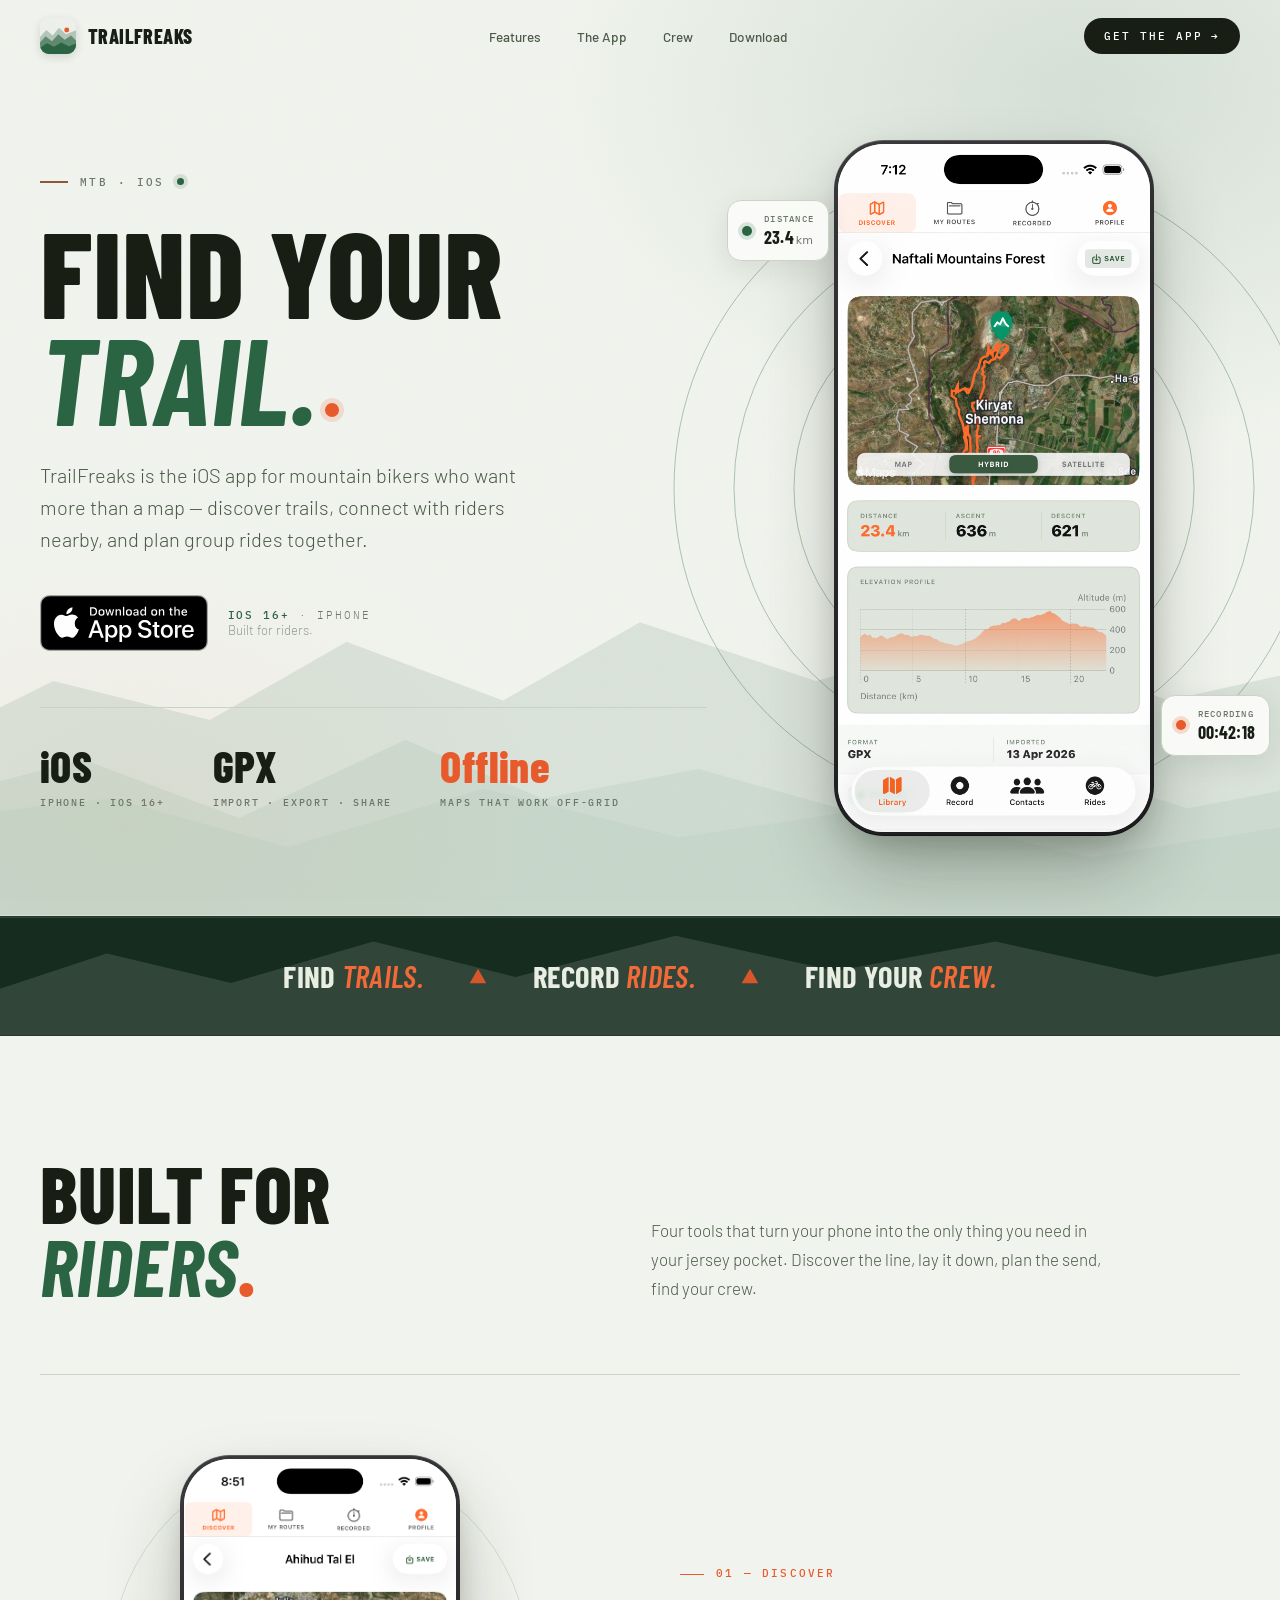
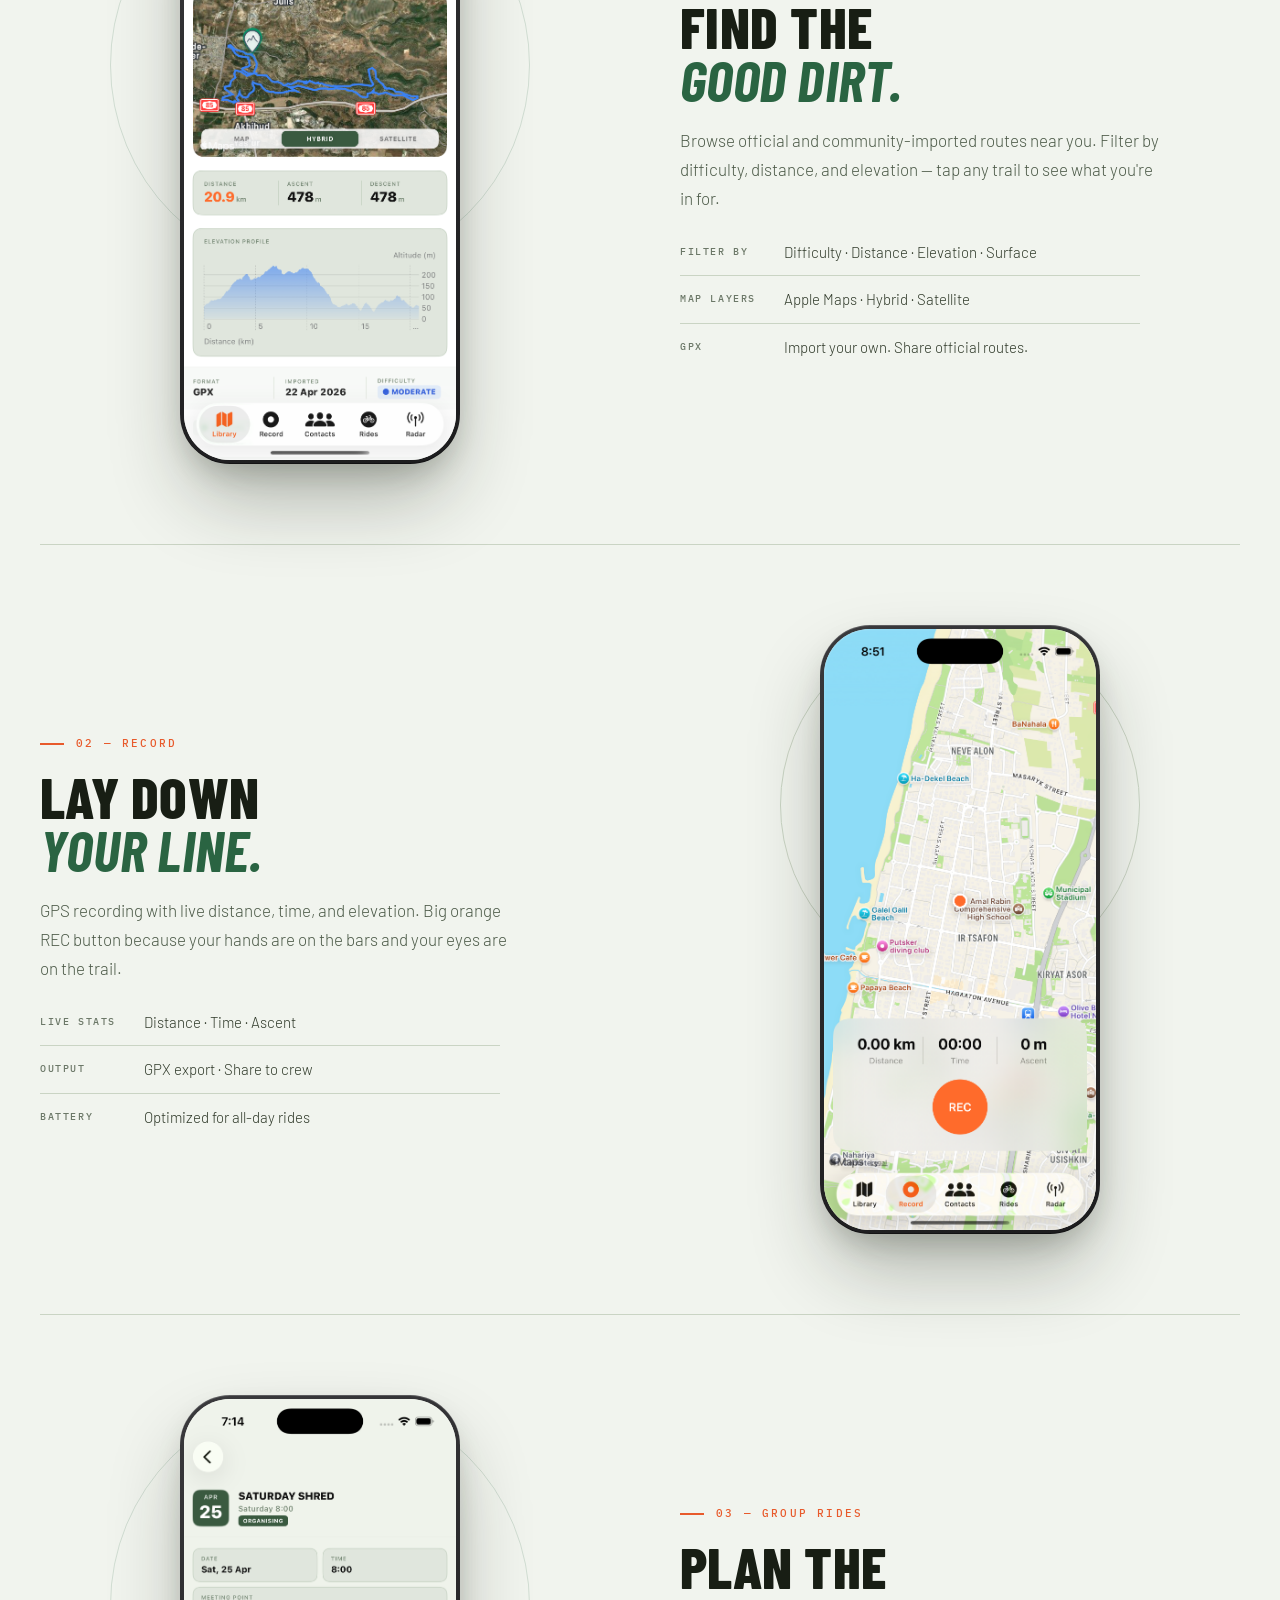
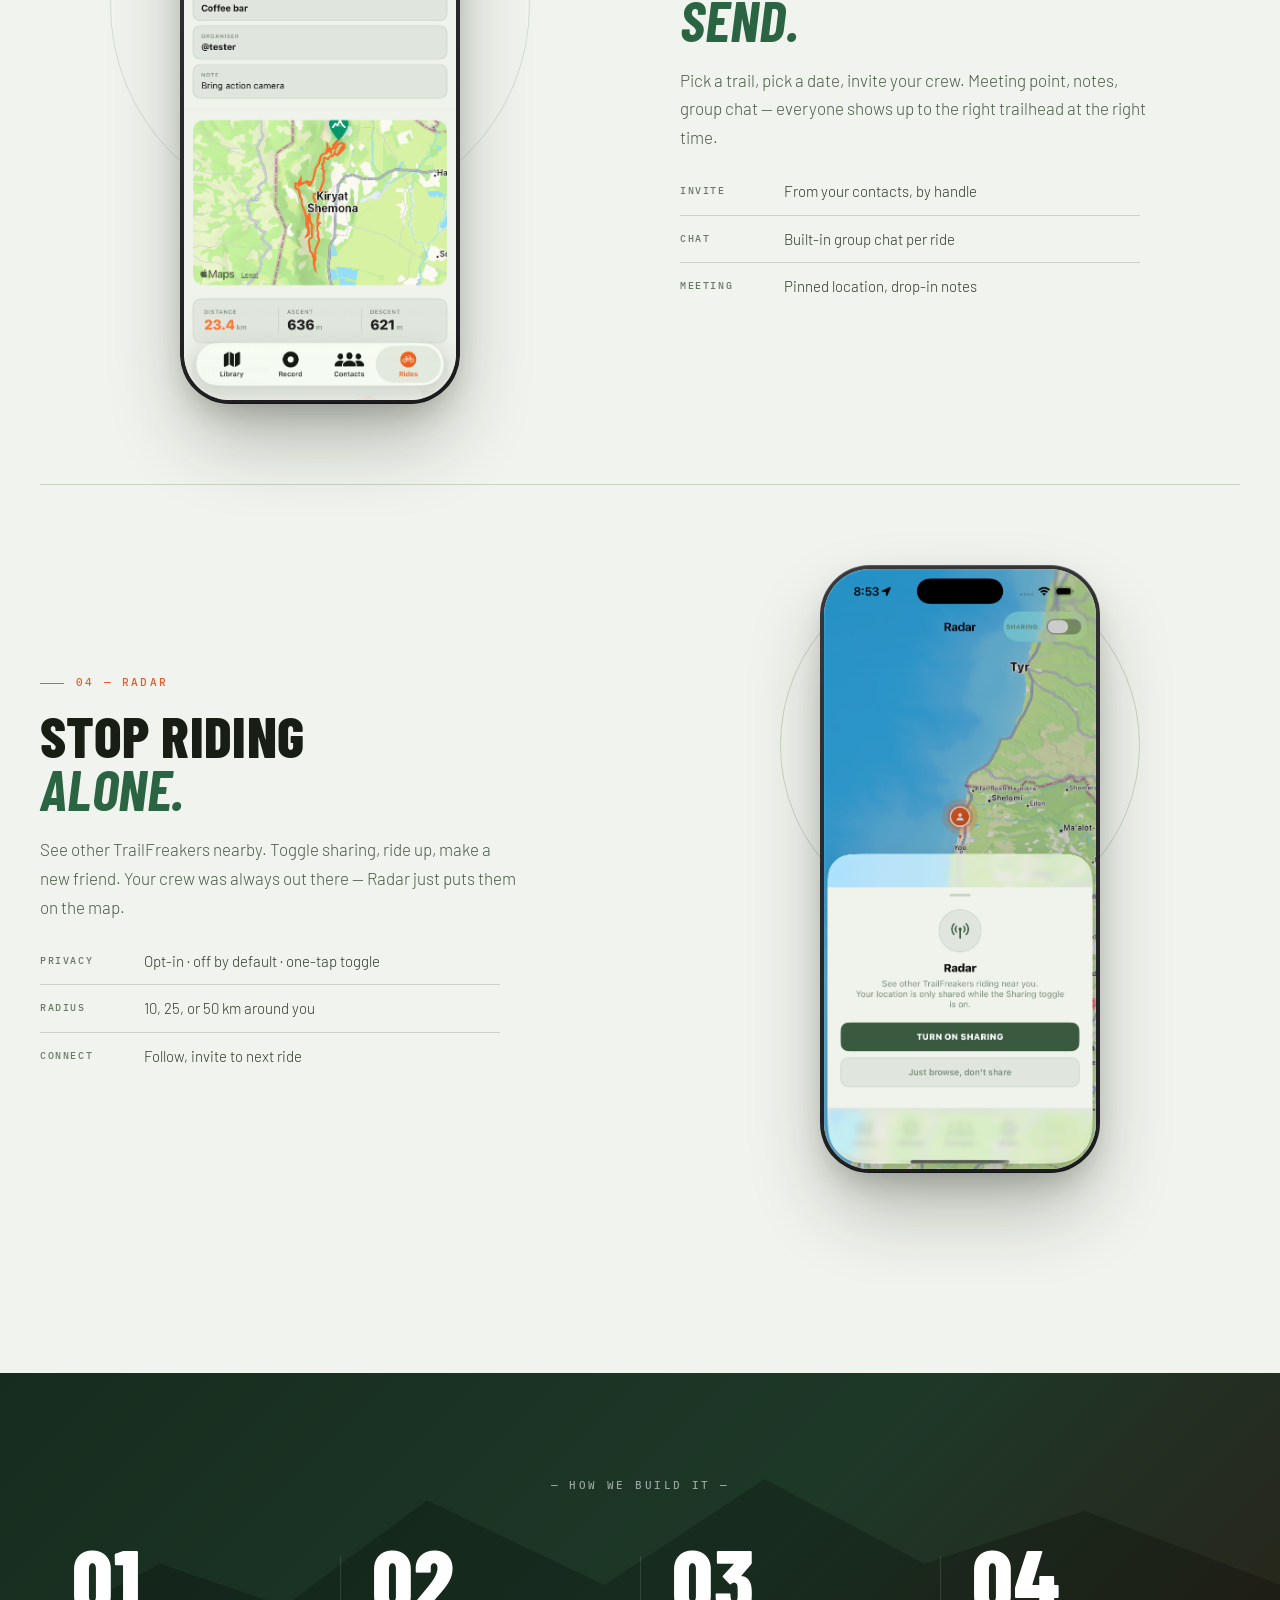
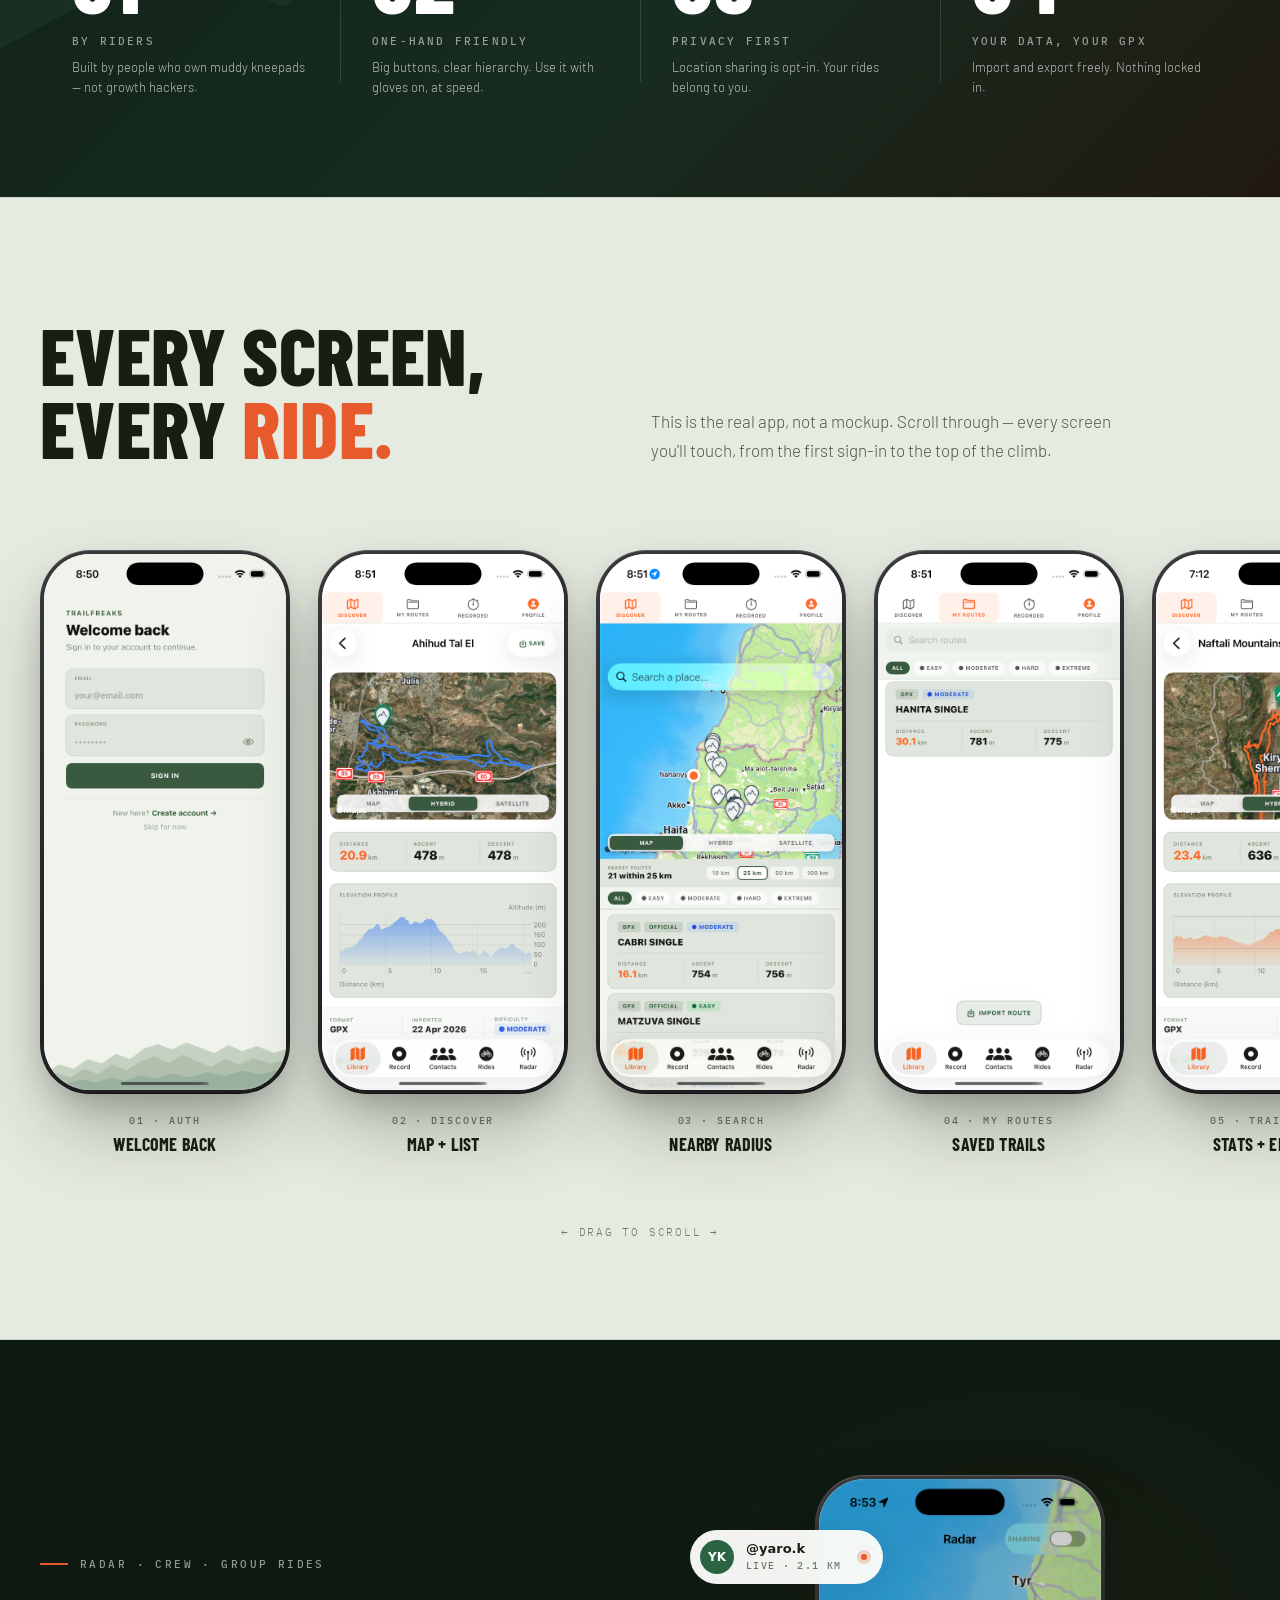
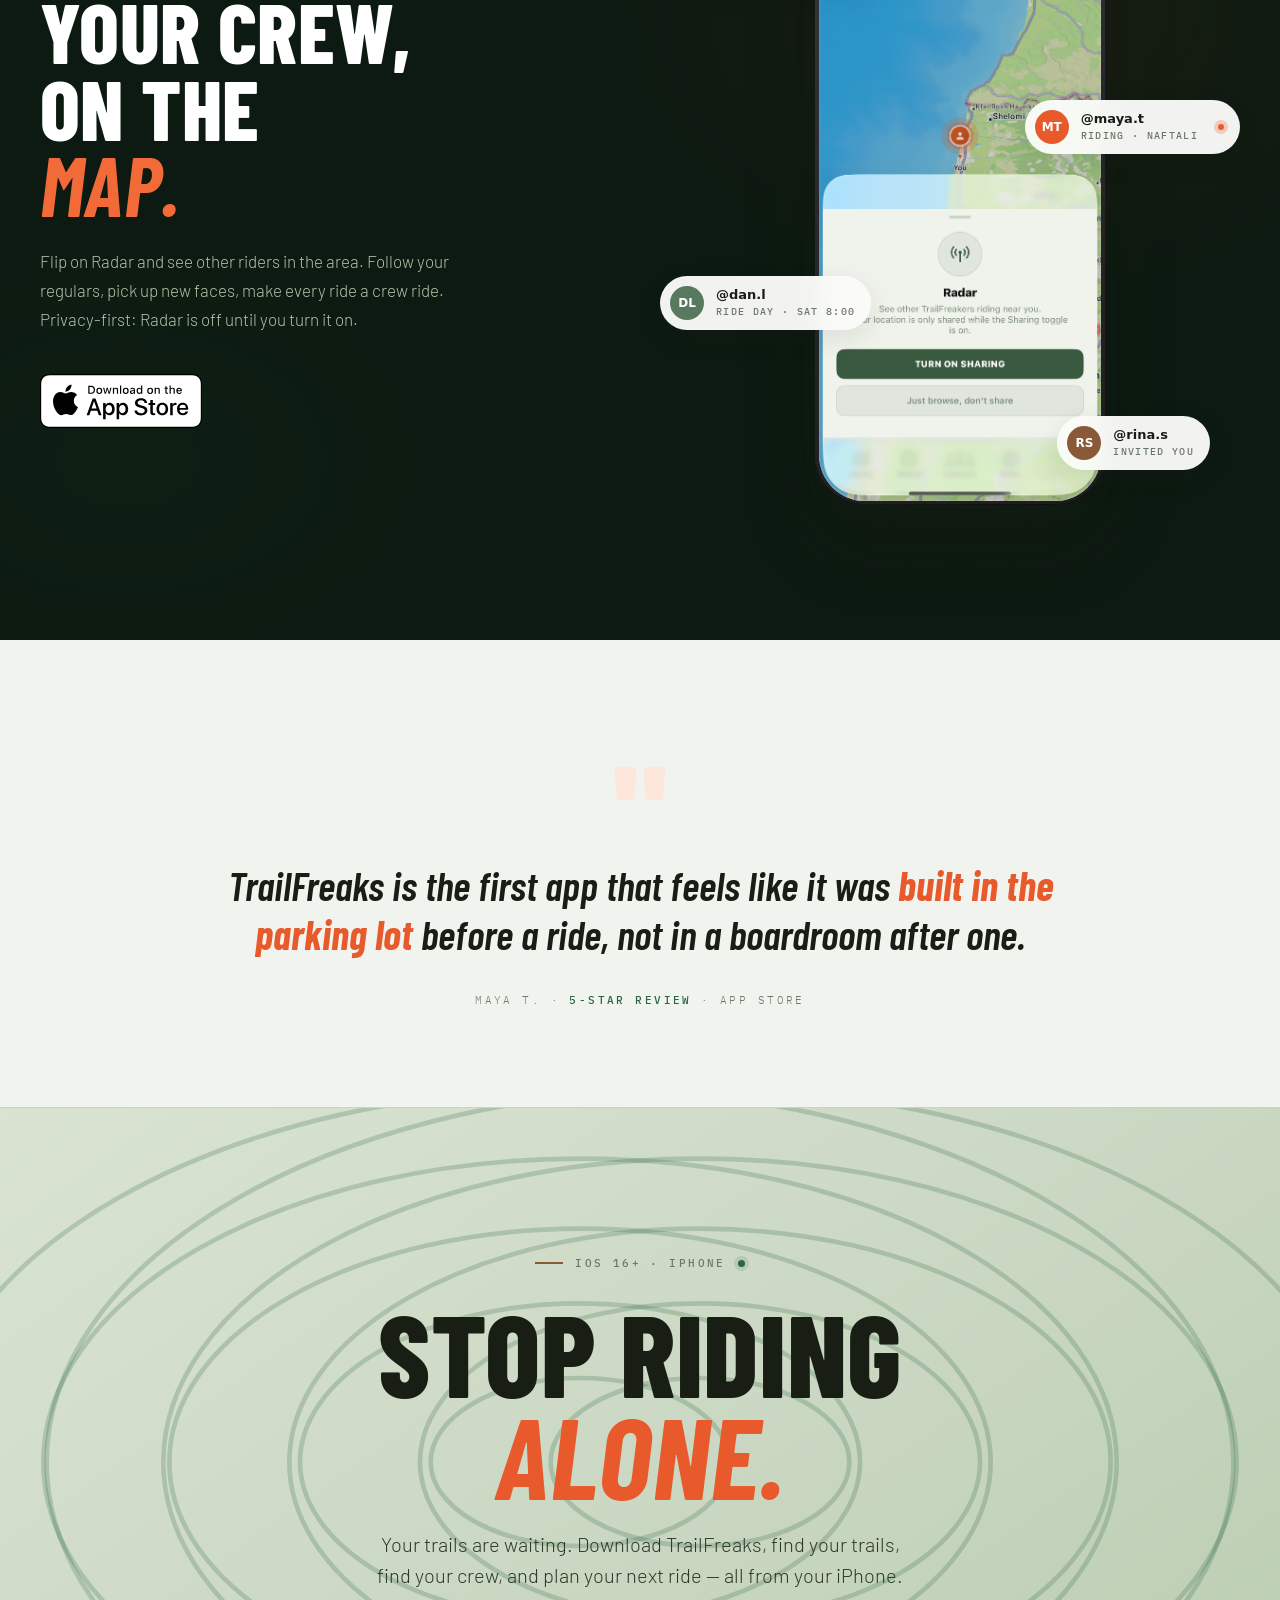
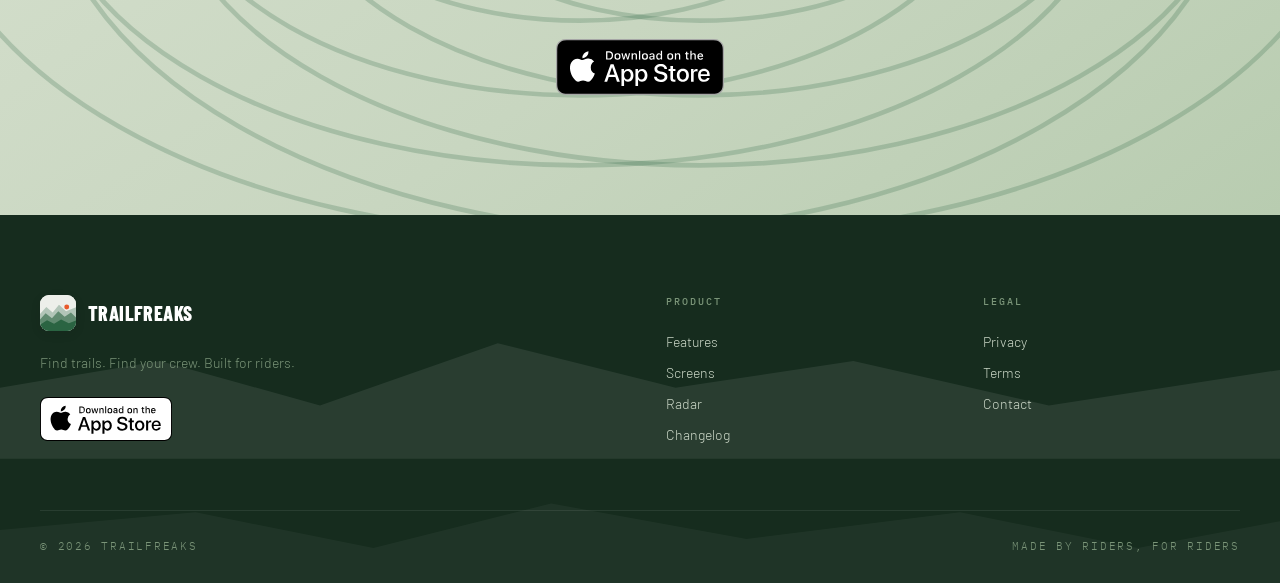
==== index.html @ 94239d33 "Update site: reorganize assets, add new screenshots Move CSS to styles/, images to assets/ and asset" ====
<!DOCTYPE html>
<html lang="en">
<head>
<meta charset="UTF-8">
<meta name="viewport" content="width=device-width, initial-scale=1.0">
<title>TrailFreaks — Find Trails. Find Your Crew.</title>
<link rel="preconnect" href="https://fonts.googleapis.com">
<link rel="preconnect" href="https://fonts.gstatic.com" crossorigin>
<link href="https://fonts.googleapis.com/css2?family=Barlow+Condensed:wght@500;600;700;800;900&family=Barlow:wght@300;400;500;600&family=IBM+Plex+Mono:wght@400;500&display=swap" rel="stylesheet">
<link rel="stylesheet" href="styles/colors_and_type.css">
<link rel="icon" type="image/svg+xml" href="assets/logo-mark.svg">
<link rel="apple-touch-icon" href="assets/app-icon.png">
<style>
  *,*::before,*::after{box-sizing:border-box;margin:0;padding:0}
  html{scroll-behavior:smooth}
  body{
    font-family:var(--tf-font-body);font-weight:300;background:var(--tf-bg);color:var(--tf-text);
    overflow-x:hidden;-webkit-font-smoothing:antialiased;
  }
  ::selection{background:var(--tf-orange);color:#fff}
  img{display:block;max-width:100%}
  a{color:inherit}

  /* Grain */
  body::after{
    content:'';position:fixed;inset:0;pointer-events:none;z-index:1;opacity:0.028;mix-blend-mode:multiply;
    background-image:url("data:image/svg+xml;utf8,<svg xmlns='http://www.w3.org/2000/svg' width='220' height='220'><filter id='n'><feTurbulence type='fractalNoise' baseFrequency='0.9' numOctaves='2'/></filter><rect width='100%25' height='100%25' filter='url(%23n)'/></svg>");
  }

  .wrap{max-width:1280px;margin:0 auto;padding:0 40px}
  .wrap-wide{max-width:1440px;margin:0 auto;padding:0 40px}

  /* ═════ REUSABLE iOS FRAME ════════════════════════════
     The screenshots already include status bar + rounded
     corners (iPhone 15 Pro aspect). Frame them as a real
     titanium phone: dark bezel, 1.5px outer border, inner
     glass highlight, subtle lift shadow. */
  .iphone{
    --w: 300px; --h: calc(var(--w) * 2.174);
    width: var(--w); height: var(--h);
    position: relative;
    background: linear-gradient(155deg,#3a3a3d 0%, #2a2a2c 40%, #1c1c1e 100%);
    border-radius: 50px; padding: 4px;
    box-shadow:
      0 40px 80px -10px rgba(24,30,20,0.32),
      0 14px 30px -8px rgba(24,30,20,0.22),
      inset 0 1px 0 rgba(255,255,255,0.18),
      inset 0 -1px 0 rgba(0,0,0,0.4);
    flex-shrink:0;
  }
  .iphone .screen{
    width:100%;height:100%;border-radius:46px;overflow:hidden;
    background:var(--tf-bg-app);position:relative;
  }
  .iphone .screen img{width:100%;height:100%;object-fit:cover;object-position:center top}
  .iphone .screen::after{
    content:'';position:absolute;inset:0;pointer-events:none;border-radius:46px;
    box-shadow:inset 0 0 0 1.5px rgba(255,255,255,0.06);
  }

  /* ═════ NAV ════════════════════════════════════════════ */
  nav{
    position:fixed;top:0;left:0;right:0;z-index:100;height:72px;
    display:flex;align-items:center;justify-content:space-between;
    padding:0 40px;transition:background .35s var(--tf-ease),box-shadow .35s,border-color .35s;
    border-bottom:1px solid transparent;
  }
  nav.scrolled{
    background:rgba(241,244,238,0.86);backdrop-filter:blur(22px) saturate(1.4);
    border-bottom-color:var(--tf-border);
  }
  .brand{display:flex;align-items:center;gap:12px;text-decoration:none;color:var(--tf-text)}
  .brand-mark{
    width:36px;height:36px;border-radius:9px;overflow:hidden;
    display:flex;align-items:center;justify-content:center;
    box-shadow:0 3px 10px rgba(24,30,20,0.14);
    background:#EDEFEA;
  }
  .brand-mark img{width:100%;height:100%;object-fit:cover;display:block}
  .brand-word{font-family:var(--tf-font-display);font-weight:800;font-size:20px;letter-spacing:.02em;text-transform:uppercase}
  .nav-links{display:flex;gap:36px;list-style:none;align-items:center}
  .nav-links a{color:var(--tf-text-mid);text-decoration:none;font-size:13.5px;font-weight:500;transition:color .2s;position:relative}
  .nav-links a::after{content:'';position:absolute;left:0;right:100%;bottom:-4px;height:1.5px;background:var(--tf-green);transition:right .25s var(--tf-ease)}
  .nav-links a:hover{color:var(--tf-green)}
  .nav-links a:hover::after{right:0}
  .nav-cta{
    padding:11px 20px;background:var(--tf-text);color:#fff;border-radius:var(--tf-r-pill);
    font-family:var(--tf-font-mono);font-size:11px;font-weight:500;letter-spacing:.18em;
    text-transform:uppercase;text-decoration:none;transition:all .22s var(--tf-ease);
    display:inline-flex;align-items:center;gap:8px;
  }
  .nav-cta:hover{background:var(--tf-green);transform:translateY(-1px)}
  .nav-cta .arrow{transition:transform .22s}
  .nav-cta:hover .arrow{transform:translateX(3px)}

  /* ═════ HERO ═══════════════════════════════════════════
     Editorial: big word-mark headline on left, ONE phone
     right. Kicker bar, stats row below. Layered ridges. */
  .hero{
    position:relative;padding:140px 0 80px;overflow:hidden;
    background:
      radial-gradient(900px 600px at 85% 10%, rgba(42,100,66,0.14), transparent 60%),
      radial-gradient(700px 500px at 10% 90%, rgba(232,90,43,0.05), transparent 60%),
      var(--tf-bg);
  }
  .hero-ridges{position:absolute;inset:0;pointer-events:none;overflow:hidden}
  .hero-ridges svg{position:absolute;left:-5%;right:-5%;width:110%;bottom:0}
  .hero-ridges .r3{opacity:.11}
  .hero-ridges .r2{opacity:.07}
  .hero-ridges .r1{opacity:.05}

  .hero-inner{position:relative;display:grid;grid-template-columns:1.15fr .85fr;gap:40px;align-items:center;min-height:680px}

  .kicker-row{display:inline-flex;align-items:center;gap:12px;margin-bottom:28px}
  .kicker-bar{width:28px;height:2px;background:var(--tf-earth)}
  .kicker{font-family:var(--tf-font-mono);font-size:11px;letter-spacing:.22em;text-transform:uppercase;color:var(--tf-text-muted);font-weight:500}
  .kicker-dot{width:7px;height:7px;border-radius:50%;background:var(--tf-green);box-shadow:0 0 0 4px rgba(42,100,66,0.14);animation:pulse 2.6s ease-in-out infinite}
  @keyframes pulse{0%,100%{opacity:1}50%{opacity:.4}}

  .hero h1{
    font-family:var(--tf-font-display);font-weight:800;
    font-size:clamp(68px, 9.5vw, 148px);line-height:.88;letter-spacing:.005em;
    text-transform:uppercase;margin-bottom:28px;color:var(--tf-text);
  }
  .hero h1 em{
    font-style:italic;color:var(--tf-green);font-weight:700;display:block;
    position:relative;
  }
  .hero h1 em::after{
    content:'';display:inline-block;width:14px;height:14px;border-radius:50%;
    background:var(--tf-orange);margin-left:8px;vertical-align:8%;
    box-shadow:0 0 0 5px rgba(232,90,43,0.16);
  }
  .hero-sub{
    font-family:var(--tf-font-body);font-weight:300;font-size:20px;line-height:1.6;
    max-width:500px;color:var(--tf-text-mid);margin-bottom:40px;
  }
  .hero-cta{display:flex;gap:20px;align-items:center;flex-wrap:wrap}
  .btn-store{display:block;transition:transform .25s var(--tf-ease),filter .25s}
  .btn-store img{height:56px}
  .btn-store:hover{transform:translateY(-2px);filter:drop-shadow(0 10px 20px rgba(24,30,20,.2))}
  .hero-cta-note{
    font-family:var(--tf-font-mono);font-size:11px;letter-spacing:.18em;
    text-transform:uppercase;color:var(--tf-text-muted);
  }
  .hero-cta-note strong{color:var(--tf-green);font-weight:500}

  .hero-stats{display:flex;gap:48px;margin-top:56px;padding-top:36px;border-top:1px solid var(--tf-border)}
  .hero-stat .num{font-family:var(--tf-font-display);font-weight:800;font-size:44px;line-height:1;color:var(--tf-text);letter-spacing:.01em}
  .hero-stat .num em{color:var(--tf-orange);font-style:normal}
  .hero-stat .num sup{font-family:var(--tf-font-app);font-weight:500;font-size:18px;color:var(--tf-text-muted);vertical-align:super;margin-left:1px}
  .hero-stat .lbl{font-family:var(--tf-font-mono);font-size:10px;letter-spacing:.18em;text-transform:uppercase;color:var(--tf-text-muted);margin-top:8px;font-weight:500}

  .hero-phone-wrap{position:relative;display:flex;justify-content:center;align-items:center}
  .hero-phone-wrap .iphone{--w:320px}
  /* Decorative contour rings behind phone */
  .hero-contours{position:absolute;width:680px;height:680px;top:50%;left:50%;transform:translate(-50%,-50%);pointer-events:none;opacity:.35}
  .hero-contours svg{width:100%;height:100%}

  /* Floating card */
  .floater{
    position:absolute;background:rgba(250,251,248,0.97);backdrop-filter:blur(12px);
    border:1px solid var(--tf-border);border-radius:14px;padding:12px 14px;
    box-shadow:var(--tf-shadow-md);display:flex;align-items:center;gap:12px;z-index:4;
  }
  .floater-1{top:60px;left:-20px;animation:floatY 5.5s ease-in-out infinite}
  .floater-2{bottom:80px;right:-30px;animation:floatY 6.5s ease-in-out infinite -2s}
  @keyframes floatY{0%,100%{transform:translateY(0)}50%{transform:translateY(-10px)}}
  .floater .dot{width:10px;height:10px;border-radius:50%;background:var(--tf-orange);box-shadow:0 0 0 4px rgba(232,90,43,.2);animation:pulse 2s ease-in-out infinite}
  .floater .dot.g{background:var(--tf-green);box-shadow:0 0 0 4px rgba(42,100,66,.16)}
  .floater .k{font-family:var(--tf-font-mono);font-size:9px;letter-spacing:.14em;text-transform:uppercase;color:var(--tf-text-muted);font-weight:500}
  .floater .v{font-family:var(--tf-font-display);font-weight:700;font-size:18px;color:var(--tf-text);margin-top:2px;letter-spacing:.01em}
  .floater .v span{font-family:var(--tf-font-app);font-weight:500;font-size:11px;color:var(--tf-text-muted);margin-left:2px}

  /* ═════ ETHOS BAND ════════════════════════════════════ */
  .ethos{
    background:var(--tf-forest);color:#E8EFE2;padding:44px 0;position:relative;
    border-top:1px solid rgba(255,255,255,.06);border-bottom:1px solid rgba(255,255,255,.06);
    overflow:hidden;
  }
  .ethos::before{
    content:'';position:absolute;inset:0;opacity:.12;pointer-events:none;
    background-image:url("data:image/svg+xml;utf8,<svg xmlns='http://www.w3.org/2000/svg' viewBox='0 0 1440 100' preserveAspectRatio='none'><path d='M0,100 L0,60 L120,30 L260,55 L420,20 L580,50 L760,15 L940,45 L1120,20 L1300,50 L1440,30 L1440,100 Z' fill='%23ffffff'/></svg>");
    background-size:cover;background-position:center bottom;
  }
  .ethos-row{
    position:relative;display:flex;align-items:center;justify-content:center;gap:44px;flex-wrap:wrap;
  }
  .ethos-item{
    font-family:var(--tf-font-display);font-weight:700;font-size:clamp(22px,2.4vw,34px);
    text-transform:uppercase;letter-spacing:.01em;line-height:1;
  }
  .ethos-item em{font-style:italic;color:var(--tf-orange-hot);font-weight:600}
  .ethos-sep{
    width:22px;height:22px;flex-shrink:0;opacity:.9;
    display:flex;align-items:center;justify-content:center;
  }
  .ethos-sep svg{width:100%;height:100%}

  /* ═════ SECTION — "BUILT FOR RIDERS" ══════════════════ */
  section{position:relative}
  .sect-head{display:grid;grid-template-columns:.9fr 1fr;gap:80px;align-items:end;margin-bottom:72px}
  .sect-head h2{
    font-family:var(--tf-font-display);font-weight:800;
    font-size:clamp(48px, 6.2vw, 96px);line-height:.92;letter-spacing:.005em;
    text-transform:uppercase;
  }
  .sect-head h2 em{color:var(--tf-orange);font-style:normal}
  .sect-head h2 .g{color:var(--tf-green);font-style:italic;font-weight:700}
  .sect-head p{font-size:17px;line-height:1.7;color:var(--tf-text-mid);max-width:460px}

  .features{padding:120px 0}

  /* Feature row = screenshot | text, alternating */
  .feat-row{
    display:grid;grid-template-columns:1fr 1fr;gap:80px;align-items:center;
    padding:80px 0;border-top:1px solid var(--tf-border);
  }
  .feat-row:first-of-type{border-top:none;padding-top:0}
  .feat-row.reverse .feat-visual{order:2}
  .feat-visual{display:flex;justify-content:center;position:relative}
  .feat-visual .iphone{--w:280px}

  .feat-num{
    display:inline-block;font-family:var(--tf-font-mono);font-size:11px;letter-spacing:.2em;
    text-transform:uppercase;color:var(--tf-orange);font-weight:500;margin-bottom:20px;
  }
  .feat-num::before{content:'';display:inline-block;width:24px;height:1.5px;background:var(--tf-orange);vertical-align:middle;margin-right:12px}
  .feat-t{
    font-family:var(--tf-font-display);font-weight:800;font-size:clamp(40px, 4.5vw, 64px);
    line-height:.92;letter-spacing:.005em;text-transform:uppercase;margin-bottom:20px;
  }
  .feat-t em{color:var(--tf-green);font-style:italic;font-weight:700;display:inline}
  .feat-p{font-size:17px;line-height:1.7;color:var(--tf-text-mid);max-width:480px;margin-bottom:24px}
  .feat-list{list-style:none;display:flex;flex-direction:column;gap:12px;margin-top:28px;max-width:460px}
  .feat-list li{
    display:flex;gap:14px;align-items:flex-start;
    font-size:15px;line-height:1.5;color:var(--tf-text-dim);padding-top:12px;border-top:1px solid var(--tf-border);
  }
  .feat-list li:first-child{border-top:none;padding-top:0}
  .feat-list .k{font-family:var(--tf-font-mono);font-size:10px;letter-spacing:.16em;text-transform:uppercase;color:var(--tf-text-muted);min-width:90px;padding-top:3px;flex-shrink:0;font-weight:500}

  /* Decorative ring behind feat phones */
  .feat-ring{position:absolute;width:360px;height:360px;border-radius:50%;border:1px solid var(--tf-border);z-index:-1}
  .feat-ring.g{border-color:rgba(42,100,66,0.16);width:420px;height:420px}

  /* ═════ STATS DARK BAND ═══════════════════════════════ */
  .stats{
    background:linear-gradient(135deg,#162C1E 0%, #1E3828 55%, #2A2016 100%);
    color:#fff;padding:100px 0;position:relative;overflow:hidden;
  }
  .stats::before{
    content:'';position:absolute;inset:0;opacity:.22;
    background-image:url("data:image/svg+xml;utf8,<svg xmlns='http://www.w3.org/2000/svg' viewBox='0 0 1440 400' preserveAspectRatio='none'><path d='M0,260 L180,180 L320,220 L480,120 L680,200 L860,100 L1040,180 L1220,130 L1440,200 L1440,400 L0,400 Z' fill='%23000'/><path d='M0,320 L160,260 L340,290 L520,220 L700,270 L880,210 L1060,260 L1220,200 L1440,250 L1440,400 L0,400 Z' fill='%23000' opacity='0.4'/></svg>");
    background-size:cover;background-position:center;
  }
  .stats-kicker{text-align:center;margin-bottom:48px;position:relative}
  .stats-kicker .k{font-family:var(--tf-font-mono);font-size:11px;letter-spacing:.22em;text-transform:uppercase;color:rgba(255,255,255,.55);font-weight:500}
  .stats-grid{position:relative;display:grid;grid-template-columns:repeat(4,1fr);gap:0}
  .stat-big{padding:0 32px;position:relative}
  .stat-big + .stat-big::before{content:'';position:absolute;left:0;top:10%;bottom:10%;width:1px;background:rgba(255,255,255,.12)}
  .stat-big .n{font-family:var(--tf-font-display);font-weight:800;font-size:clamp(60px, 7vw, 92px);line-height:.85;letter-spacing:.01em}
  .stat-big .n em{color:var(--tf-orange-hot);font-style:normal}
  .stat-big .n sub{font-size:.5em;color:rgba(255,255,255,.45);font-weight:500;vertical-align:baseline}
  .stat-big .l{font-family:var(--tf-font-mono);font-size:11px;letter-spacing:.2em;text-transform:uppercase;color:rgba(255,255,255,.55);margin-top:18px;font-weight:500}
  .stat-big .sub{font-family:var(--tf-font-body);font-size:13px;line-height:1.5;color:rgba(255,255,255,.7);margin-top:10px;font-weight:300}

  /* ═════ GALLERY ═══════════════════════════════════════
     Horizontal rail of real phones. */
  .gallery{padding:120px 0 100px;background:var(--tf-bg-2);border-top:1px solid var(--tf-border);border-bottom:1px solid var(--tf-border)}
  .gallery .wrap .sect-head{margin-bottom:56px}
  .gallery-rail{
    display:flex;gap:28px;overflow-x:auto;padding:30px 40px 50px;scroll-snap-type:x mandatory;
    scrollbar-width:none;
  }
  .gallery-rail::-webkit-scrollbar{display:none}
  .g-item{flex:0 0 auto;scroll-snap-align:center;display:flex;flex-direction:column;align-items:center;gap:20px}
  .g-item .iphone{--w:250px}
  .g-meta{text-align:center;max-width:250px}
  .g-meta .k{font-family:var(--tf-font-mono);font-size:9.5px;letter-spacing:.2em;text-transform:uppercase;color:var(--tf-text-muted);font-weight:500;margin-bottom:6px}
  .g-meta .t{font-family:var(--tf-font-display);font-weight:700;font-size:18px;letter-spacing:.01em;text-transform:uppercase;color:var(--tf-text)}
  .gallery-hint{display:flex;justify-content:center;align-items:center;gap:12px;margin-top:20px;color:var(--tf-text-muted);font-family:var(--tf-font-mono);font-size:11px;letter-spacing:.16em;text-transform:uppercase}

  /* ═════ CREW / RADAR — dark scene ═════════════════════ */
  .crew{padding:130px 0;background:#0D1A11;color:#E8EFE2;position:relative;overflow:hidden}
  .crew::before{
    content:'';position:absolute;inset:0;opacity:.3;
    background:radial-gradient(700px 500px at 80% 30%, rgba(232,90,43,0.18), transparent 60%),
               radial-gradient(600px 400px at 10% 80%, rgba(42,100,66,0.22), transparent 60%);
  }
  .crew-grid{position:relative;display:grid;grid-template-columns:1fr 1fr;gap:80px;align-items:center}
  .crew-text h2{
    font-family:var(--tf-font-display);font-weight:800;font-size:clamp(52px, 6.5vw, 92px);
    line-height:.92;text-transform:uppercase;letter-spacing:.005em;color:#fff;margin-bottom:24px;
  }
  .crew-text h2 em{color:var(--tf-orange-hot);font-style:italic;font-weight:700}
  .crew-text p{font-size:17px;line-height:1.7;color:#B0C4AB;max-width:460px;margin-bottom:40px}
  .crew-kicker{margin-bottom:22px}
  .crew-kicker .kicker{color:rgba(255,255,255,.55)}
  .crew-kicker .kicker-bar{background:var(--tf-orange)}

  .crew-visual{position:relative;height:640px;display:flex;justify-content:center;align-items:center}
  .crew-visual .iphone{--w:290px}
  /* Radar pulse rings */
  .radar-ring{position:absolute;top:50%;left:50%;border-radius:50%;border:1px solid rgba(232,90,43,0.3);transform:translate(-50%,-50%);animation:radar 3s ease-out infinite}
  .radar-ring:nth-child(2){animation-delay:-1s}
  .radar-ring:nth-child(3){animation-delay:-2s}
  @keyframes radar{0%{width:120px;height:120px;opacity:1}100%{width:720px;height:720px;opacity:0}}
  /* Rider pills */
  .rider{
    position:absolute;display:flex;align-items:center;gap:12px;padding:10px 16px 10px 10px;
    background:rgba(250,251,248,0.97);backdrop-filter:blur(10px);
    border-radius:var(--tf-r-pill);box-shadow:var(--tf-shadow-md);
    animation:floatR 6s ease-in-out infinite;z-index:3;
  }
  .rider .av{width:34px;height:34px;border-radius:50%;display:flex;align-items:center;justify-content:center;color:#fff;font-family:var(--tf-font-app);font-weight:700;font-size:12px;flex-shrink:0}
  .rider .n{font-family:var(--tf-font-app);font-weight:700;font-size:13px;color:var(--tf-text);line-height:1.1}
  .rider .m{font-family:var(--tf-font-mono);font-size:9.5px;letter-spacing:.14em;text-transform:uppercase;color:var(--tf-text-muted);margin-top:3px;font-weight:500}
  .rider .live{width:6px;height:6px;border-radius:50%;background:var(--tf-orange);margin-left:8px;box-shadow:0 0 0 4px rgba(232,90,43,0.25);animation:pulse 1.8s ease-in-out infinite}
  .rider-1{top:60px;left:10px}
  .rider-2{top:230px;right:0;animation-delay:-1.5s}
  .rider-3{bottom:180px;left:-20px;animation-delay:-3s}
  .rider-4{bottom:40px;right:30px;animation-delay:-2.2s}
  @keyframes floatR{0%,100%{transform:translateY(0)}50%{transform:translateY(-8px)}}

  /* ═════ TESTIMONIAL / QUOTE BAND ══════════════════════ */
  .quote{padding:100px 0;background:var(--tf-bg);text-align:center;position:relative;overflow:hidden}
  .quote-mark{font-family:var(--tf-font-display);font-size:140px;line-height:1;color:var(--tf-orange-pale);margin-bottom:-20px;font-weight:800}
  .quote blockquote{
    font-family:var(--tf-font-display);font-weight:600;font-style:italic;
    font-size:clamp(26px, 3.2vw, 44px);line-height:1.2;
    color:var(--tf-text);max-width:880px;margin:0 auto 30px;
  }
  .quote blockquote em{color:var(--tf-orange);font-style:italic;font-weight:700}
  .quote cite{font-family:var(--tf-font-mono);font-size:11px;letter-spacing:.22em;text-transform:uppercase;color:var(--tf-text-muted);font-style:normal}
  .quote cite strong{color:var(--tf-green);font-weight:500}

  /* ═════ DOWNLOAD CTA ══════════════════════════════════ */
  .download{
    padding:140px 0 120px;background:linear-gradient(145deg,#DAE3D2 0%, #C8D6C0 60%, #B8CCB0 100%);
    position:relative;overflow:hidden;text-align:center;border-top:1px solid var(--tf-border);
  }
  .download h2{
    font-family:var(--tf-font-display);font-weight:800;font-size:clamp(64px, 9vw, 148px);
    line-height:.88;letter-spacing:.005em;text-transform:uppercase;margin-bottom:24px;position:relative;z-index:2;
  }
  .download h2 em{color:var(--tf-orange);font-style:italic;font-weight:700}
  .download p{font-size:20px;line-height:1.55;color:var(--tf-text-dim);max-width:540px;margin:0 auto 48px;position:relative;z-index:2}
  .download-cta{display:flex;gap:20px;justify-content:center;flex-wrap:wrap;position:relative;z-index:2}
  .download .kicker-row{display:inline-flex;margin-bottom:32px;justify-content:center}
  .dl-contour{position:absolute;top:50%;transform:translateY(-50%);pointer-events:none;opacity:.22}
  .dl-contour.l{left:-120px}.dl-contour.r{right:-120px}
  .dl-contour svg{width:540px;height:540px}

  /* ═════ FOOTER ════════════════════════════════════════ */
  footer{background:var(--tf-forest);color:#B0C4AB;padding:80px 0 30px;position:relative;overflow:hidden}
  .foot-ridges{position:absolute;left:0;right:0;bottom:0;pointer-events:none;opacity:.08}
  .foot-ridges svg{width:100%;display:block}
  .foot-grid{position:relative;display:grid;grid-template-columns:2.2fr 1fr 1fr;gap:60px;margin-bottom:60px}
  .foot-brand .brand-word{color:#fff}
  .foot-brand .brand-mark{background:#EDEFEA}
  .foot-brand p{font-size:14px;line-height:1.7;color:#7A9478;margin-top:20px;max-width:340px}
  .foot-badge{margin-top:22px;display:inline-block}
  .foot-badge img{height:44px}
  .foot-col h4{font-family:var(--tf-font-mono);font-size:10px;letter-spacing:.2em;text-transform:uppercase;color:#7A9478;margin-bottom:18px;font-weight:500}
  .foot-col a{display:block;color:#CCD8C8;text-decoration:none;font-size:14px;padding:7px 0;transition:color .2s}
  .foot-col a:hover{color:var(--tf-orange-hot)}
  .foot-bottom{position:relative;border-top:1px solid rgba(255,255,255,.08);padding-top:28px;display:flex;justify-content:space-between;flex-wrap:wrap;gap:12px;font-family:var(--tf-font-mono);font-size:11px;letter-spacing:.16em;text-transform:uppercase;color:#7A9478}

  /* ═════ RESPONSIVE ════════════════════════════════════ */
  @media (max-width: 960px){
    .hero{padding:110px 0 60px}
    .hero-inner{grid-template-columns:1fr;gap:60px;min-height:auto}
    .hero-phone-wrap{order:2}
    .nav-links{display:none}
    .sect-head{grid-template-columns:1fr;gap:24px}
    .feat-row{grid-template-columns:1fr;gap:48px;padding:60px 0}
    .feat-row.reverse .feat-visual{order:0}
    .stats-grid{grid-template-columns:1fr 1fr;gap:40px 0}
    .stat-big:nth-child(3)::before{display:none}
    .crew-grid{grid-template-columns:1fr;gap:60px}
    .foot-grid{grid-template-columns:1fr 1fr;gap:40px}
    .hero-stats{flex-wrap:wrap;gap:28px}
  }
</style>
</head>
<body>

<!-- ═════ NAV ═════ -->
<nav id="nav">
  <a href="#" class="brand">
    <span class="brand-mark">
      <img src="assets/logo-mark.svg" alt="TrailFreaks logo">
    </span>
    <span class="brand-word">TrailFreaks</span>
  </a>
  <ul class="nav-links">
    <li><a href="#features">Features</a></li>
    <li><a href="#gallery">The App</a></li>
    <li><a href="#crew">Crew</a></li>
    <li><a href="#download">Download</a></li>
  </ul>
  <a href="#download" class="nav-cta">Get the App <span class="arrow">→</span></a>
</nav>

<!-- ═════ HERO ═════ -->
<section class="hero">
  <div class="hero-ridges">
    <svg class="r3" viewBox="0 0 1440 380" preserveAspectRatio="none"><path d="M0,380 L0,200 L120,140 L280,180 L420,100 L580,160 L720,80 L900,140 L1080,90 L1260,160 L1440,120 L1440,380 Z" fill="#2A6442"/></svg>
    <svg class="r2" viewBox="0 0 1440 280" preserveAspectRatio="none"><path d="M0,280 L0,160 L150,120 L310,180 L480,100 L620,160 L780,130 L960,180 L1120,120 L1280,170 L1440,140 L1440,280 Z" fill="#3A8056"/></svg>
    <svg class="r1" viewBox="0 0 1440 200" preserveAspectRatio="none"><path d="M0,200 L0,100 L180,80 L360,130 L560,70 L760,120 L960,90 L1180,140 L1440,100 L1440,200 Z" fill="#5EA070"/></svg>
  </div>

  <div class="wrap hero-inner">
    <div class="hero-text">
      <div class="kicker-row">
        <span class="kicker-bar"></span>
        <span class="kicker">MTB · iOS</span>
        <span class="kicker-dot"></span>
      </div>
      <h1>Find your<br><em>trail.</em></h1>
      <p class="hero-sub">TrailFreaks is the iOS app for mountain bikers who want more than a map — discover trails, connect with riders nearby, and plan group rides together.</p>
      <div class="hero-cta">
        <a href="#download" class="btn-store">
          <img src="assets/app-store-black.svg" alt="Download on the App Store">
        </a>
        <div class="hero-cta-note">
          <strong>iOS 16+</strong> · iPhone<br>
          <span style="font-family:var(--tf-font-body);font-size:13px;letter-spacing:0;text-transform:none;color:var(--tf-text-light);font-weight:300">Built for riders.</span>
        </div>
      </div>
      <div class="hero-stats">
        <div class="hero-stat">
          <div class="num">iOS</div>
          <div class="lbl">iPhone · iOS 16+</div>
        </div>
        <div class="hero-stat">
          <div class="num">GPX</div>
          <div class="lbl">Import · Export · Share</div>
        </div>
        <div class="hero-stat">
          <div class="num"><em>Offline</em></div>
          <div class="lbl">Maps that work off-grid</div>
        </div>
      </div>
    </div>

    <div class="hero-phone-wrap">
      <div class="hero-contours">
        <svg viewBox="0 0 680 680"><g fill="none" stroke="#2A6442" stroke-width="1"><circle cx="340" cy="340" r="320"/><circle cx="340" cy="340" r="260"/><circle cx="340" cy="340" r="200"/><circle cx="340" cy="340" r="140"/></g></svg>
      </div>
      <div class="iphone">
        <div class="screen"><img src="assets/screenshots/rout_details.png" alt="TrailFreaks trail detail"></div>
      </div>
      <div class="floater floater-1">
        <div class="dot g"></div>
        <div>
          <div class="k">Distance</div>
          <div class="v">23.4<span>km</span></div>
        </div>
      </div>
      <div class="floater floater-2">
        <div class="dot"></div>
        <div>
          <div class="k">Recording</div>
          <div class="v">00:42:18</div>
        </div>
      </div>
    </div>
  </div>
</section>

<!-- ═════ ETHOS BAND ═════ -->
<div class="ethos">
  <div class="wrap ethos-row">
    <div class="ethos-item">Find <em>trails.</em></div>
    <div class="ethos-sep" aria-hidden="true">
      <svg viewBox="0 0 24 24" fill="none"><path d="M12 4 L21 20 L3 20 Z" fill="#E85A2B"/></svg>
    </div>
    <div class="ethos-item">Record <em>rides.</em></div>
    <div class="ethos-sep" aria-hidden="true">
      <svg viewBox="0 0 24 24" fill="none"><path d="M12 4 L21 20 L3 20 Z" fill="#E85A2B"/></svg>
    </div>
    <div class="ethos-item">Find your <em>crew.</em></div>
  </div>
</div>

<!-- ═════ FEATURES ═════ -->
<section class="features" id="features">
  <div class="wrap">
    <div class="sect-head">
      <h2>Built for<br><span class="g">riders</span><em>.</em></h2>
      <p>Four tools that turn your phone into the only thing you need in your jersey pocket. Discover the line, lay it down, plan the send, find your crew.</p>
    </div>

    <!-- DISCOVER -->
    <div class="feat-row">
      <div class="feat-visual">
        <div class="feat-ring g"></div>
        <div class="iphone"><div class="screen"><img src="assets/screenshots/discover_routs.png" alt="Discover routes"></div></div>
      </div>
      <div class="feat-text">
        <div class="feat-num">01 — Discover</div>
        <div class="feat-t">Find the<br><em>good dirt.</em></div>
        <p class="feat-p">Browse official and community-imported routes near you. Filter by difficulty, distance, and elevation — tap any trail to see what you're in for.</p>
        <ul class="feat-list">
          <li><span class="k">Filter by</span><span>Difficulty · Distance · Elevation · Surface</span></li>
          <li><span class="k">Map layers</span><span>Apple Maps · Hybrid · Satellite</span></li>
          <li><span class="k">GPX</span><span>Import your own. Share official routes.</span></li>
        </ul>
      </div>
    </div>

    <!-- RECORD -->
    <div class="feat-row reverse">
      <div class="feat-visual">
        <div class="feat-ring"></div>
        <div class="iphone"><div class="screen"><img src="assets/screenshots/record_ride.png" alt="Record ride"></div></div>
      </div>
      <div class="feat-text">
        <div class="feat-num">02 — Record</div>
        <div class="feat-t">Lay down<br><em>your line.</em></div>
        <p class="feat-p">GPS recording with live distance, time, and elevation. Big orange REC button because your hands are on the bars and your eyes are on the trail.</p>
        <ul class="feat-list">
          <li><span class="k">Live stats</span><span>Distance · Time · Ascent</span></li>
          <li><span class="k">Output</span><span>GPX export · Share to crew</span></li>
          <li><span class="k">Battery</span><span>Optimized for all-day rides</span></li>
        </ul>
      </div>
    </div>

    <!-- GROUP RIDES -->
    <div class="feat-row">
      <div class="feat-visual">
        <div class="feat-ring g"></div>
        <div class="iphone"><div class="screen"><img src="assets/screenshots/schedual_ride.png" alt="Schedule ride"></div></div>
      </div>
      <div class="feat-text">
        <div class="feat-num">03 — Group Rides</div>
        <div class="feat-t">Plan the<br><em>send.</em></div>
        <p class="feat-p">Pick a trail, pick a date, invite your crew. Meeting point, notes, group chat — everyone shows up to the right trailhead at the right time.</p>
        <ul class="feat-list">
          <li><span class="k">Invite</span><span>From your contacts, by handle</span></li>
          <li><span class="k">Chat</span><span>Built-in group chat per ride</span></li>
          <li><span class="k">Meeting</span><span>Pinned location, drop-in notes</span></li>
        </ul>
      </div>
    </div>

    <!-- RADAR -->
    <div class="feat-row reverse">
      <div class="feat-visual">
        <div class="feat-ring"></div>
        <div class="iphone"><div class="screen"><img src="assets/screenshots/radar.png" alt="Radar"></div></div>
      </div>
      <div class="feat-text">
        <div class="feat-num">04 — Radar</div>
        <div class="feat-t">Stop riding<br><em>alone.</em></div>
        <p class="feat-p">See other TrailFreakers nearby. Toggle sharing, ride up, make a new friend. Your crew was always out there — Radar just puts them on the map.</p>
        <ul class="feat-list">
          <li><span class="k">Privacy</span><span>Opt-in · off by default · one-tap toggle</span></li>
          <li><span class="k">Radius</span><span>10, 25, or 50 km around you</span></li>
          <li><span class="k">Connect</span><span>Follow, invite to next ride</span></li>
        </ul>
      </div>
    </div>
  </div>
</section>

<!-- ═════ STATS DARK BAND ═════ -->
<section class="stats">
  <div class="wrap">
    <div class="stats-kicker"><span class="k">— How we build it —</span></div>
    <div class="stats-grid">
      <div class="stat-big">
        <div class="n">01</div>
        <div class="l">By riders</div>
        <div class="sub">Built by people who own muddy kneepads — not growth hackers.</div>
      </div>
      <div class="stat-big">
        <div class="n">02</div>
        <div class="l">One-hand friendly</div>
        <div class="sub">Big buttons, clear hierarchy. Use it with gloves on, at speed.</div>
      </div>
      <div class="stat-big">
        <div class="n">03</div>
        <div class="l">Privacy first</div>
        <div class="sub">Location sharing is opt-in. Your rides belong to you.</div>
      </div>
      <div class="stat-big">
        <div class="n">04</div>
        <div class="l">Your data, your GPX</div>
        <div class="sub">Import and export freely. Nothing locked in.</div>
      </div>
    </div>
  </div>
</section>

<!-- ═════ GALLERY ═════ -->
<section class="gallery" id="gallery">
  <div class="wrap">
    <div class="sect-head">
      <h2>Every screen,<br>every <em>ride.</em></h2>
      <p>This is the real app, not a mockup. Scroll through — every screen you'll touch, from the first sign-in to the top of the climb.</p>
    </div>
  </div>
  <div class="gallery-rail">
    <div class="g-item">
      <div class="iphone"><div class="screen"><img src="assets/screenshots/sign_in.png" alt=""></div></div>
      <div class="g-meta"><div class="k">01 · Auth</div><div class="t">Welcome back</div></div>
    </div>
    <div class="g-item">
      <div class="iphone"><div class="screen"><img src="assets/screenshots/discover_routs.png" alt=""></div></div>
      <div class="g-meta"><div class="k">02 · Discover</div><div class="t">Map + list</div></div>
    </div>
    <div class="g-item">
      <div class="iphone"><div class="screen"><img src="assets/screenshots/search_location.png" alt=""></div></div>
      <div class="g-meta"><div class="k">03 · Search</div><div class="t">Nearby radius</div></div>
    </div>
    <div class="g-item">
      <div class="iphone"><div class="screen"><img src="assets/screenshots/saved_routs.png" alt=""></div></div>
      <div class="g-meta"><div class="k">04 · My Routes</div><div class="t">Saved trails</div></div>
    </div>
    <div class="g-item">
      <div class="iphone"><div class="screen"><img src="assets/screenshots/rout_details.png" alt=""></div></div>
      <div class="g-meta"><div class="k">05 · Trail detail</div><div class="t">Stats + elevation</div></div>
    </div>
    <div class="g-item">
      <div class="iphone"><div class="screen"><img src="assets/screenshots/record_ride.png" alt=""></div></div>
      <div class="g-meta"><div class="k">06 · Record</div><div class="t">Live GPS</div></div>
    </div>
    <div class="g-item">
      <div class="iphone"><div class="screen"><img src="assets/screenshots/create_new_ride.png" alt=""></div></div>
      <div class="g-meta"><div class="k">07 · New ride</div><div class="t">Group planner</div></div>
    </div>
    <div class="g-item">
      <div class="iphone"><div class="screen"><img src="assets/screenshots/schedual_ride.png" alt=""></div></div>
      <div class="g-meta"><div class="k">08 · Scheduled</div><div class="t">Ride detail</div></div>
    </div>
    <div class="g-item">
      <div class="iphone"><div class="screen"><img src="assets/screenshots/upcoming_rides.png" alt=""></div></div>
      <div class="g-meta"><div class="k">09 · Upcoming</div><div class="t">Riders + RSVPs</div></div>
    </div>
    <div class="g-item">
      <div class="iphone"><div class="screen"><img src="assets/screenshots/radar.png" alt=""></div></div>
      <div class="g-meta"><div class="k">10 · Radar</div><div class="t">Crew finder</div></div>
    </div>
    <div style="flex:0 0 40px"></div>
  </div>
  <div class="gallery-hint">← Drag to scroll →</div>
</section>

<!-- ═════ CREW / RADAR DARK SCENE ═════ -->
<section class="crew" id="crew">
  <div class="wrap">
    <div class="crew-grid">
      <div class="crew-text">
        <div class="kicker-row crew-kicker">
          <span class="kicker-bar"></span>
          <span class="kicker">Radar · Crew · Group Rides</span>
        </div>
        <h2>Your crew,<br>on the<br><em>map.</em></h2>
        <p>Flip on Radar and see other riders in the area. Follow your regulars, pick up new faces, make every ride a crew ride. Privacy-first: Radar is off until you turn it on.</p>
        <a href="#download" class="btn-store" style="display:inline-block"><img src="assets/app-store-white.svg" alt="App Store" style="height:54px"></a>
      </div>
      <div class="crew-visual">
        <div class="radar-ring"></div>
        <div class="radar-ring"></div>
        <div class="radar-ring"></div>
        <div class="iphone"><div class="screen"><img src="assets/screenshots/radar.png" alt=""></div></div>
        <div class="rider rider-1"><div class="av" style="background:#2A6442">YK</div><div><div class="n">@yaro.k</div><div class="m">Live · 2.1 km</div></div><div class="live"></div></div>
        <div class="rider rider-2"><div class="av" style="background:#E85A2B">MT</div><div><div class="n">@maya.t</div><div class="m">Riding · Naftali</div></div><div class="live"></div></div>
        <div class="rider rider-3"><div class="av" style="background:#587860">DL</div><div><div class="n">@dan.l</div><div class="m">Ride day · Sat 8:00</div></div></div>
        <div class="rider rider-4"><div class="av" style="background:#8A5A38">RS</div><div><div class="n">@rina.s</div><div class="m">Invited you</div></div></div>
      </div>
    </div>
  </div>
</section>

<!-- ═════ QUOTE ═════ -->
<section class="quote">
  <div class="wrap">
    <div class="quote-mark">"</div>
    <blockquote>TrailFreaks is the first app that feels like it was <em>built in the parking lot</em> before a ride, not in a boardroom after one.</blockquote>
    <cite>Maya T. · <strong>5-star review</strong> · App Store</cite>
  </div>
</section>

<!-- ═════ DOWNLOAD CTA ═════ -->
<section class="download" id="download">
  <svg class="dl-contour l" viewBox="0 0 300 300"><g fill="none" stroke="#2A6442" stroke-width="1"><ellipse cx="150" cy="150" rx="140" ry="80"/><ellipse cx="150" cy="150" rx="115" ry="65"/><ellipse cx="150" cy="150" rx="88" ry="50"/><ellipse cx="150" cy="150" rx="60" ry="34"/><ellipse cx="150" cy="150" rx="32" ry="18"/></g></svg>
  <svg class="dl-contour r" viewBox="0 0 300 300"><g fill="none" stroke="#2A6442" stroke-width="1"><ellipse cx="150" cy="150" rx="140" ry="80"/><ellipse cx="150" cy="150" rx="115" ry="65"/><ellipse cx="150" cy="150" rx="88" ry="50"/><ellipse cx="150" cy="150" rx="60" ry="34"/><ellipse cx="150" cy="150" rx="32" ry="18"/></g></svg>
  <div class="wrap">
    <div class="kicker-row">
      <span class="kicker-bar"></span>
      <span class="kicker">iOS 16+ · iPhone</span>
      <span class="kicker-dot"></span>
    </div>
    <h2>Stop riding<br><em>alone.</em></h2>
    <p>Your trails are waiting. Download TrailFreaks, find your trails, find your crew, and plan your next ride — all from your iPhone.</p>
    <div class="download-cta">
      <a href="#" class="btn-store"><img src="assets/app-store-black.svg" alt="Download on the App Store"></a>
    </div>
  </div>
</section>

<!-- ═════ FOOTER ═════ -->
<footer>
  <div class="foot-ridges">
    <svg viewBox="0 0 1440 200" preserveAspectRatio="none"><path d="M0,200 L0,120 L180,90 L360,140 L560,70 L760,120 L960,90 L1180,140 L1440,100 L1440,200 Z" fill="#fff"/></svg>
    <svg viewBox="0 0 1440 140" preserveAspectRatio="none" style="opacity:0.5"><path d="M0,140 L0,80 L220,60 L420,100 L620,50 L840,90 L1080,60 L1280,100 L1440,70 L1440,140 Z" fill="#fff"/></svg>
  </div>
  <div class="wrap">
    <div class="foot-grid">
      <div class="foot-brand">
        <a href="#" class="brand">
          <span class="brand-mark">
            <img src="assets/logo-mark.svg" alt="TrailFreaks logo">
          </span>
          <span class="brand-word">TrailFreaks</span>
        </a>
        <p>Find trails. Find your crew. Built for riders.</p>
        <a href="#download" class="foot-badge"><img src="assets/app-store-white.svg" alt="App Store"></a>
      </div>
      <div class="foot-col">
        <h4>Product</h4>
        <a href="#features">Features</a>
        <a href="#gallery">Screens</a>
        <a href="#crew">Radar</a>
        <a href="#">Changelog</a>
      </div>
      <div class="foot-col">
        <h4>Legal</h4>
        <a href="#">Privacy</a>
        <a href="#">Terms</a>
        <a href="#">Contact</a>
      </div>
    </div>
    <div class="foot-bottom">
      <div>© 2026 TrailFreaks</div>
      <div>Made by riders, for riders</div>
    </div>
  </div>
</footer>

<script>
  const nav = document.getElementById('nav');
  const onScroll = () => nav.classList.toggle('scrolled', window.scrollY > 30);
  window.addEventListener('scroll', onScroll, {passive:true});
  onScroll();
</script>

</body>
</html>
---- styles/colors_and_type.css ----
/* =========================================================
   TrailFreaks — Colors & Type
   =========================================================
   Source of truth for design tokens: derived from the iOS app
   screenshots (primary: orange + forest green on sage ground)
   and the marketing landing page (Barlow Condensed display
   treatment).

   ROLES
   - Orange is the PRIMARY accent (active states, values,
     tracks on maps, CTAs in the marketing site).
   - Forest green is the SECONDARY brand color (primary
     buttons in-app, trust/safe states, map overlays).
   - Earth/bark is tertiary — used sparingly on marketing.
   ========================================================= */

:root {
  /* ── CORE BRAND ─────────────────────────────────────── */
  /* Orange / Vermilion — primary accent from the iOS app  */
  --tf-orange:         #E85A2B;
  --tf-orange-hot:     #F26A38;
  --tf-orange-deep:    #C94819;
  --tf-orange-soft:    #F8C8B2;
  --tf-orange-pale:    #FCE7DA;
  --tf-orange-wash:    rgba(232,90,43,0.08);

  /* Forest Green — primary from marketing, secondary in-app */
  --tf-green:          #2A6442;
  --tf-green-mid:      #3A8056;
  --tf-green-light:    #5EA070;
  --tf-green-pale:     #9DC4AC;
  --tf-green-soft:     #C4DDD0;
  --tf-green-wash:     rgba(42,100,66,0.07);
  --tf-green-wash-2:   rgba(42,100,66,0.13);
  --tf-forest:         #162C1E;
  --tf-moss:           #3C5A34;

  /* Earth / Bark — tertiary accent (marketing decorative) */
  --tf-earth:          #8A5A38;
  --tf-earth-mid:      #A87248;
  --tf-earth-light:    #C89A72;
  --tf-earth-pale:     #E0C0A0;
  --tf-earth-soft:     #EED8C0;

  /* Sage / Stone — atmospheric neutrals */
  --tf-sage:           #587860;
  --tf-sage-light:     #82A08A;
  --tf-sage-pale:      #B0C8B8;
  --tf-stone:          #747870;
  --tf-stone-light:    #98A098;

  /* ── SURFACES ───────────────────────────────────────── */
  /* App uses a warmer, slightly greener ground than        */
  /* marketing. Both are exposed so you can pick.           */
  --tf-bg-app:         #E8EBE3;   /* iOS app base */
  --tf-bg-app-2:       #DEE3D9;   /* app card bg */
  --tf-bg:             #F1F4EE;   /* marketing base */
  --tf-bg-2:           #E6EBE1;
  --tf-bg-3:           #DAE1D4;
  --tf-card:           #FAFBF8;
  --tf-card-2:         #F0F3EC;
  --tf-input:          #DDE3D6;   /* filled input in-app */
  --tf-white:          #FFFFFF;

  /* ── TEXT ───────────────────────────────────────────── */
  --tf-text:           #181E14;   /* near-black, warm */
  --tf-text-dim:       #2E3828;
  --tf-text-mid:       #4C5A48;
  --tf-text-muted:     #6C7868;
  --tf-text-light:     #909E8C;
  --tf-text-inverse:   #FAFBF8;

  /* ── SEMANTIC — TRAIL DIFFICULTY ────────────────────── */
  /* Matches the app's difficulty pills.                   */
  --tf-diff-easy:      #2A6442;  /* green */
  --tf-diff-moderate:  #2E6EC2;  /* blue */
  --tf-diff-hard:      #C93A2C;  /* red */
  --tf-diff-extreme:   #1A1A1A;  /* black */
  --tf-diff-expert:    #5A2880;  /* purple (reserved) */

  /* ── SEMANTIC — STATE / SIGNAL ──────────────────────── */
  --tf-success:        #2A6442;
  --tf-warn:           #C07028;
  --tf-error:          #C93A2C;
  --tf-info:           #2E6EC2;
  --tf-live:           #E85A2B;   /* radar / recording */

  /* ── BORDERS ────────────────────────────────────────── */
  --tf-border:         #CAD4C4;
  --tf-border-mid:     #B6C2B0;
  --tf-border-hi:      #A0AE9A;
  --tf-border-input:   #C6CEBD;

  /* ── ELEVATION ──────────────────────────────────────── */
  --tf-shadow-xs:      0 1px 2px rgba(24,30,20,0.04);
  --tf-shadow-sm:      0 2px 10px rgba(24,30,20,0.06);
  --tf-shadow-md:      0 8px 28px rgba(24,30,20,0.09);
  --tf-shadow-lg:      0 24px 60px rgba(24,30,20,0.14);
  --tf-shadow-pop:     0 16px 40px rgba(232,90,43,0.22);

  /* ── RADII ──────────────────────────────────────────── */
  --tf-r-xs:   4px;
  --tf-r-sm:   8px;
  --tf-r-md:   12px;
  --tf-r-lg:   16px;
  --tf-r-xl:   20px;
  --tf-r-2xl:  28px;
  --tf-r-pill: 999px;

  /* ── SPACING (8-pt grid) ────────────────────────────── */
  --tf-s-0:  0;
  --tf-s-1:  4px;
  --tf-s-2:  8px;
  --tf-s-3:  12px;
  --tf-s-4:  16px;
  --tf-s-5:  20px;
  --tf-s-6:  24px;
  --tf-s-8:  32px;
  --tf-s-10: 40px;
  --tf-s-12: 48px;
  --tf-s-16: 64px;
  --tf-s-20: 80px;

  /* ── MOTION ─────────────────────────────────────────── */
  --tf-ease:           cubic-bezier(.2,.7,.2,1);
  --tf-ease-out:       cubic-bezier(.16,1,.3,1);
  --tf-dur-fast:       0.15s;
  --tf-dur:            0.25s;
  --tf-dur-slow:       0.45s;

  /* =========================================================
     TYPOGRAPHY
     Display / headline:  Barlow Condensed (700/800) — marketing
     Body / UI:           Barlow (300/400/500/600) — marketing
     App UI:              SF Pro / system-ui — matches native iOS
     Mono labels:         IBM Plex Mono — kickers, metadata
     ========================================================= */

  --tf-font-display:  'Barlow Condensed', 'Oswald', 'Impact', sans-serif;
  --tf-font-body:     'Barlow', -apple-system, 'Segoe UI', sans-serif;
  --tf-font-app:      -apple-system, BlinkMacSystemFont, 'SF Pro Display',
                      'SF Pro Text', 'Segoe UI', system-ui, sans-serif;
  --tf-font-mono:     'IBM Plex Mono', ui-monospace, 'Menlo', monospace;

  /* Type scale (marketing) */
  --tf-fs-xs:   10px;   /* mono kickers */
  --tf-fs-sm:   12px;
  --tf-fs-base: 15px;
  --tf-fs-md:   17px;
  --tf-fs-lg:   20px;
  --tf-fs-xl:   24px;
  --tf-fs-2xl:  32px;
  --tf-fs-3xl:  44px;
  --tf-fs-4xl:  60px;
  --tf-fs-5xl:  88px;
  --tf-fs-6xl:  110px;

  /* Line heights */
  --tf-lh-tight:  0.95;
  --tf-lh-snug:   1.2;
  --tf-lh-normal: 1.55;
  --tf-lh-loose:  1.75;

  /* Letter-spacing */
  --tf-ls-tight:   -0.02em;
  --tf-ls-normal:  0;
  --tf-ls-wide:    0.03em;
  --tf-ls-wider:   0.09em;
  --tf-ls-widest:  0.15em;   /* mono kicker caps */
}

/* =========================================================
   SEMANTIC TYPE CLASSES
   Attach to elements directly, e.g. <h1 class="tf-h1">
   ========================================================= */

.tf-display {
  font-family: var(--tf-font-display);
  font-weight: 800;
  font-size: clamp(60px, 8vw, var(--tf-fs-6xl));
  line-height: var(--tf-lh-tight);
  letter-spacing: 0.01em;
  text-transform: uppercase;
  color: var(--tf-text);
}

.tf-h1 {
  font-family: var(--tf-font-display);
  font-weight: 800;
  font-size: clamp(36px, 4.5vw, var(--tf-fs-4xl));
  line-height: var(--tf-lh-tight);
  letter-spacing: 0.01em;
  text-transform: uppercase;
  color: var(--tf-text);
}

.tf-h2 {
  font-family: var(--tf-font-display);
  font-weight: 700;
  font-size: var(--tf-fs-2xl);
  line-height: 1.05;
  letter-spacing: 0.01em;
  text-transform: uppercase;
  color: var(--tf-text);
}

.tf-h3 {
  font-family: var(--tf-font-display);
  font-weight: 700;
  font-size: var(--tf-fs-xl);
  line-height: 1.15;
  text-transform: uppercase;
  letter-spacing: -0.01em;
  color: var(--tf-text);
}

.tf-subhead {
  font-family: var(--tf-font-display);
  font-weight: 600;
  font-style: italic;
  font-size: clamp(18px, 2.5vw, var(--tf-fs-2xl));
  line-height: 1.05;
  color: var(--tf-text-mid);
  text-transform: uppercase;
}

.tf-p {
  font-family: var(--tf-font-body);
  font-weight: 300;
  font-size: var(--tf-fs-base);
  line-height: var(--tf-lh-loose);
  color: var(--tf-text-mid);
}

.tf-p-sm {
  font-family: var(--tf-font-body);
  font-weight: 300;
  font-size: 13px;
  line-height: 1.7;
  color: var(--tf-text-muted);
}

/* Monospace kicker / label — the brand's signature */
.tf-kicker {
  font-family: var(--tf-font-mono);
  font-size: var(--tf-fs-xs);
  font-weight: 500;
  letter-spacing: var(--tf-ls-widest);
  text-transform: uppercase;
  color: var(--tf-stone);
}

.tf-meta {
  font-family: var(--tf-font-mono);
  font-size: 9px;
  letter-spacing: var(--tf-ls-wider);
  text-transform: uppercase;
  color: var(--tf-text-light);
}

/* Numeric values — distance, ascent, descent */
.tf-stat {
  font-family: var(--tf-font-app);
  font-weight: 800;
  font-size: 28px;
  line-height: 1;
  letter-spacing: -0.02em;
  color: var(--tf-text);
}
.tf-stat-unit {
  font-family: var(--tf-font-app);
  font-weight: 500;
  font-size: 13px;
  color: var(--tf-text-muted);
  margin-left: 2px;
}

/* App UI text — use this inside mobile mockups */
.tf-app-title {
  font-family: var(--tf-font-app);
  font-weight: 700;
  font-size: 22px;
  letter-spacing: -0.02em;
  color: var(--tf-text);
}
.tf-app-h {
  font-family: var(--tf-font-app);
  font-weight: 700;
  font-size: 17px;
  color: var(--tf-text);
}
.tf-app-body {
  font-family: var(--tf-font-app);
  font-weight: 400;
  font-size: 15px;
  color: var(--tf-text-mid);
}

/* =========================================================
   UTILITY
   ========================================================= */
.tf-mono        { font-family: var(--tf-font-mono); }
.tf-display-f   { font-family: var(--tf-font-display); }
.tf-body-f      { font-family: var(--tf-font-body); }
.tf-app-f       { font-family: var(--tf-font-app); }

.tf-text        { color: var(--tf-text); }
.tf-text-mid    { color: var(--tf-text-mid); }
.tf-text-muted  { color: var(--tf-text-muted); }
.tf-text-light  { color: var(--tf-text-light); }

.tf-bg-app      { background: var(--tf-bg-app); }
.tf-bg          { background: var(--tf-bg); }
.tf-bg-card     { background: var(--tf-card); }
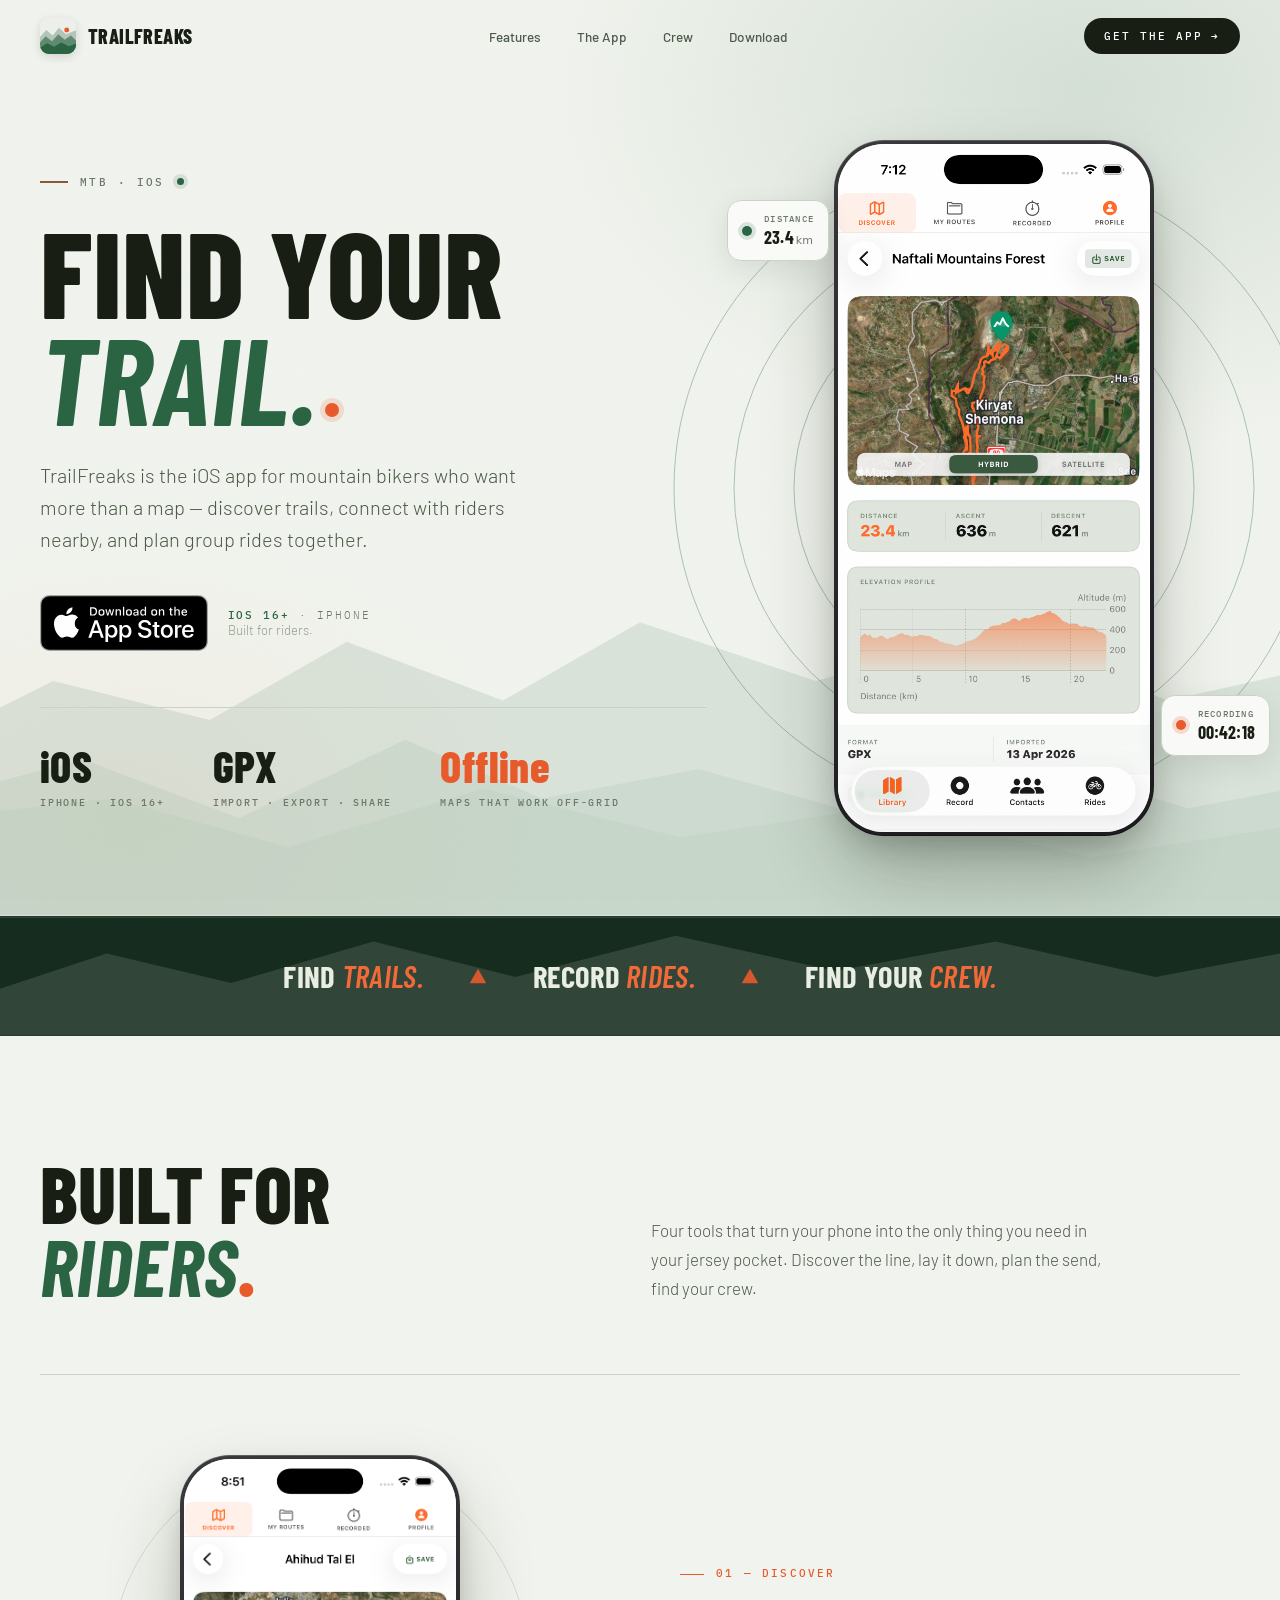
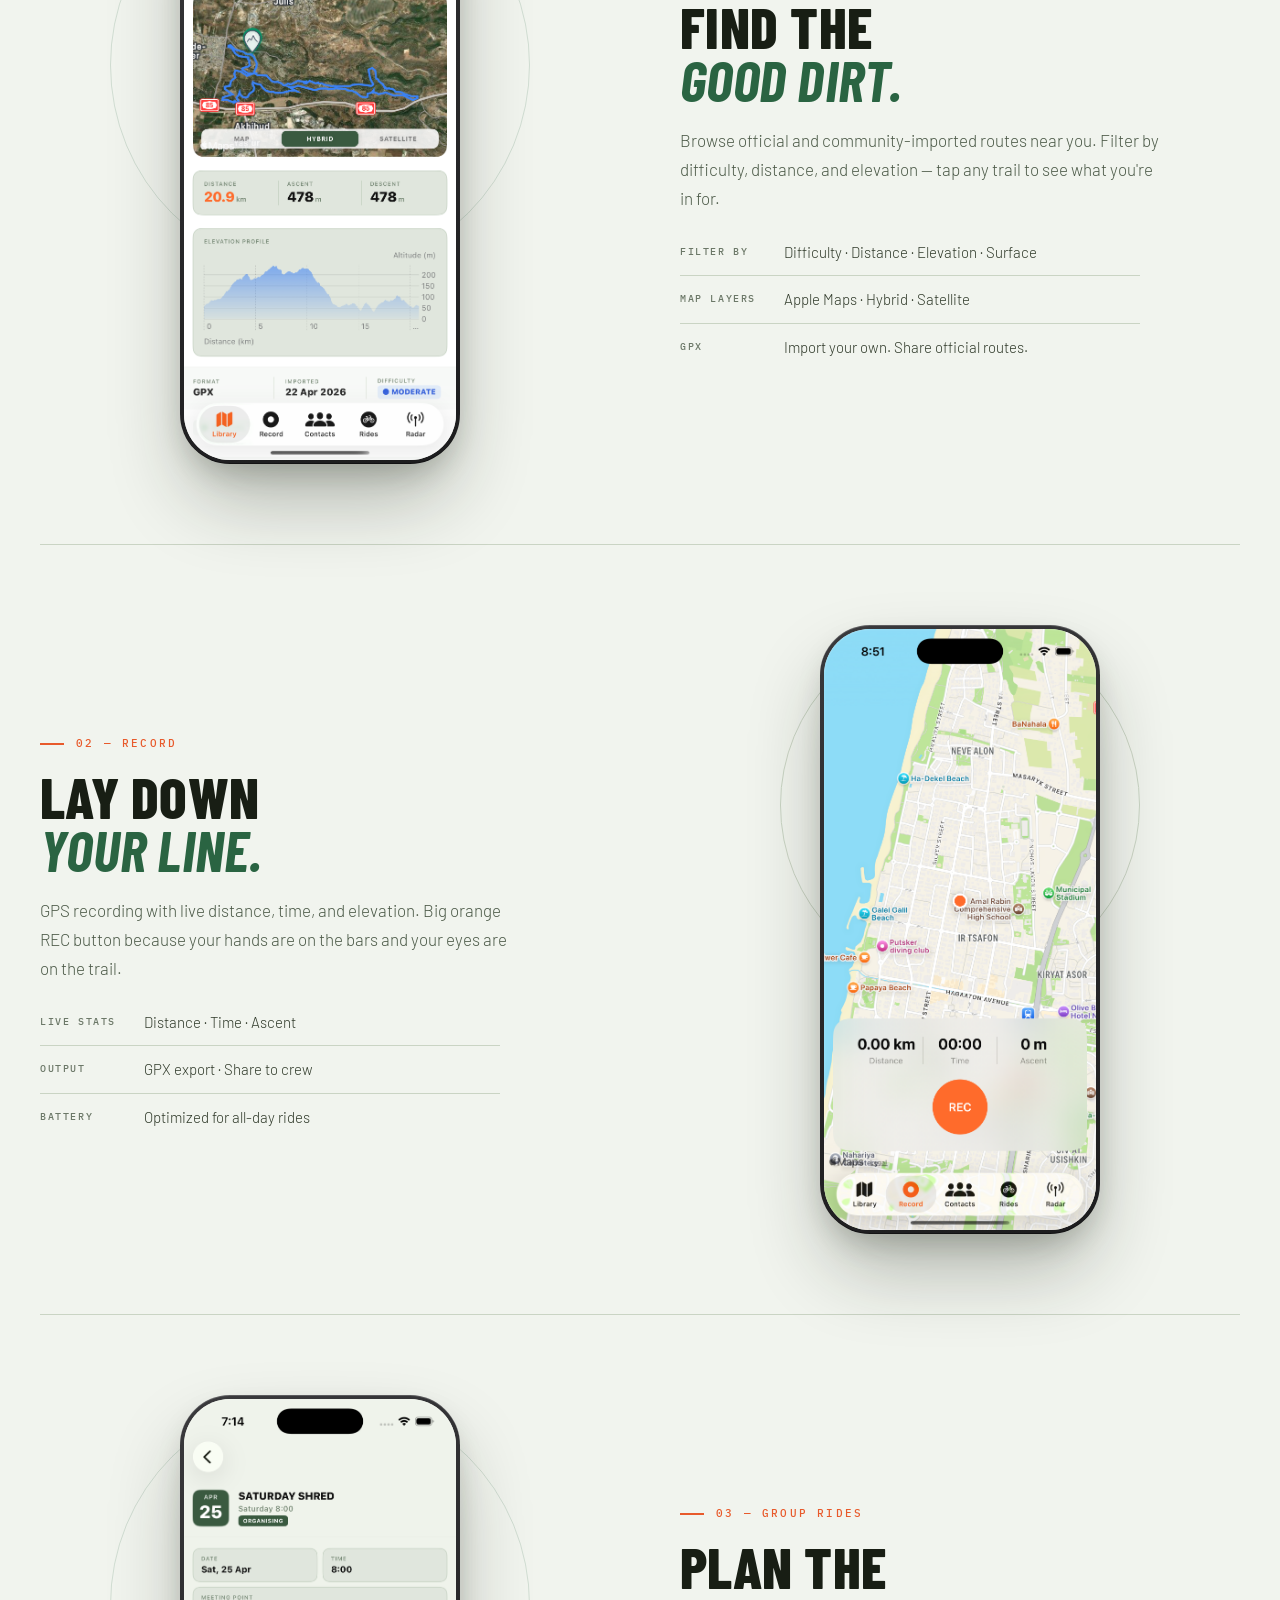
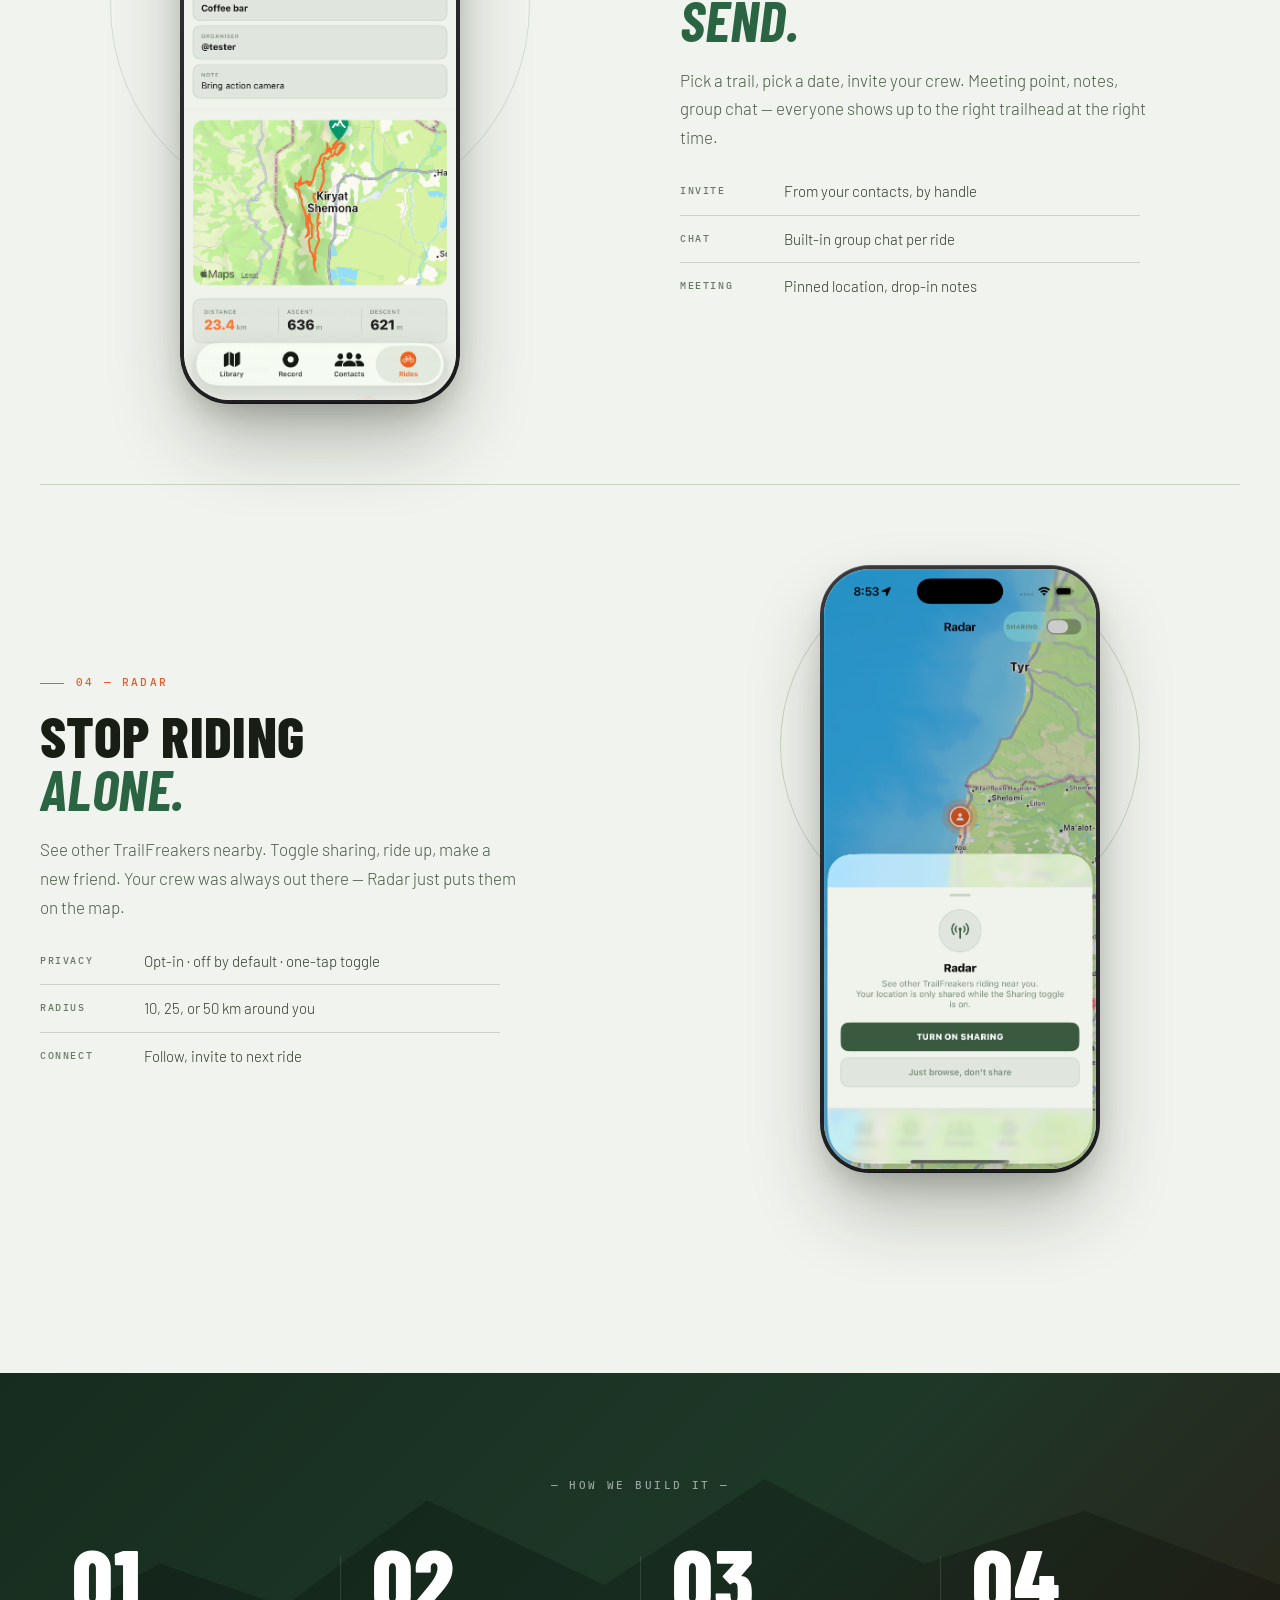
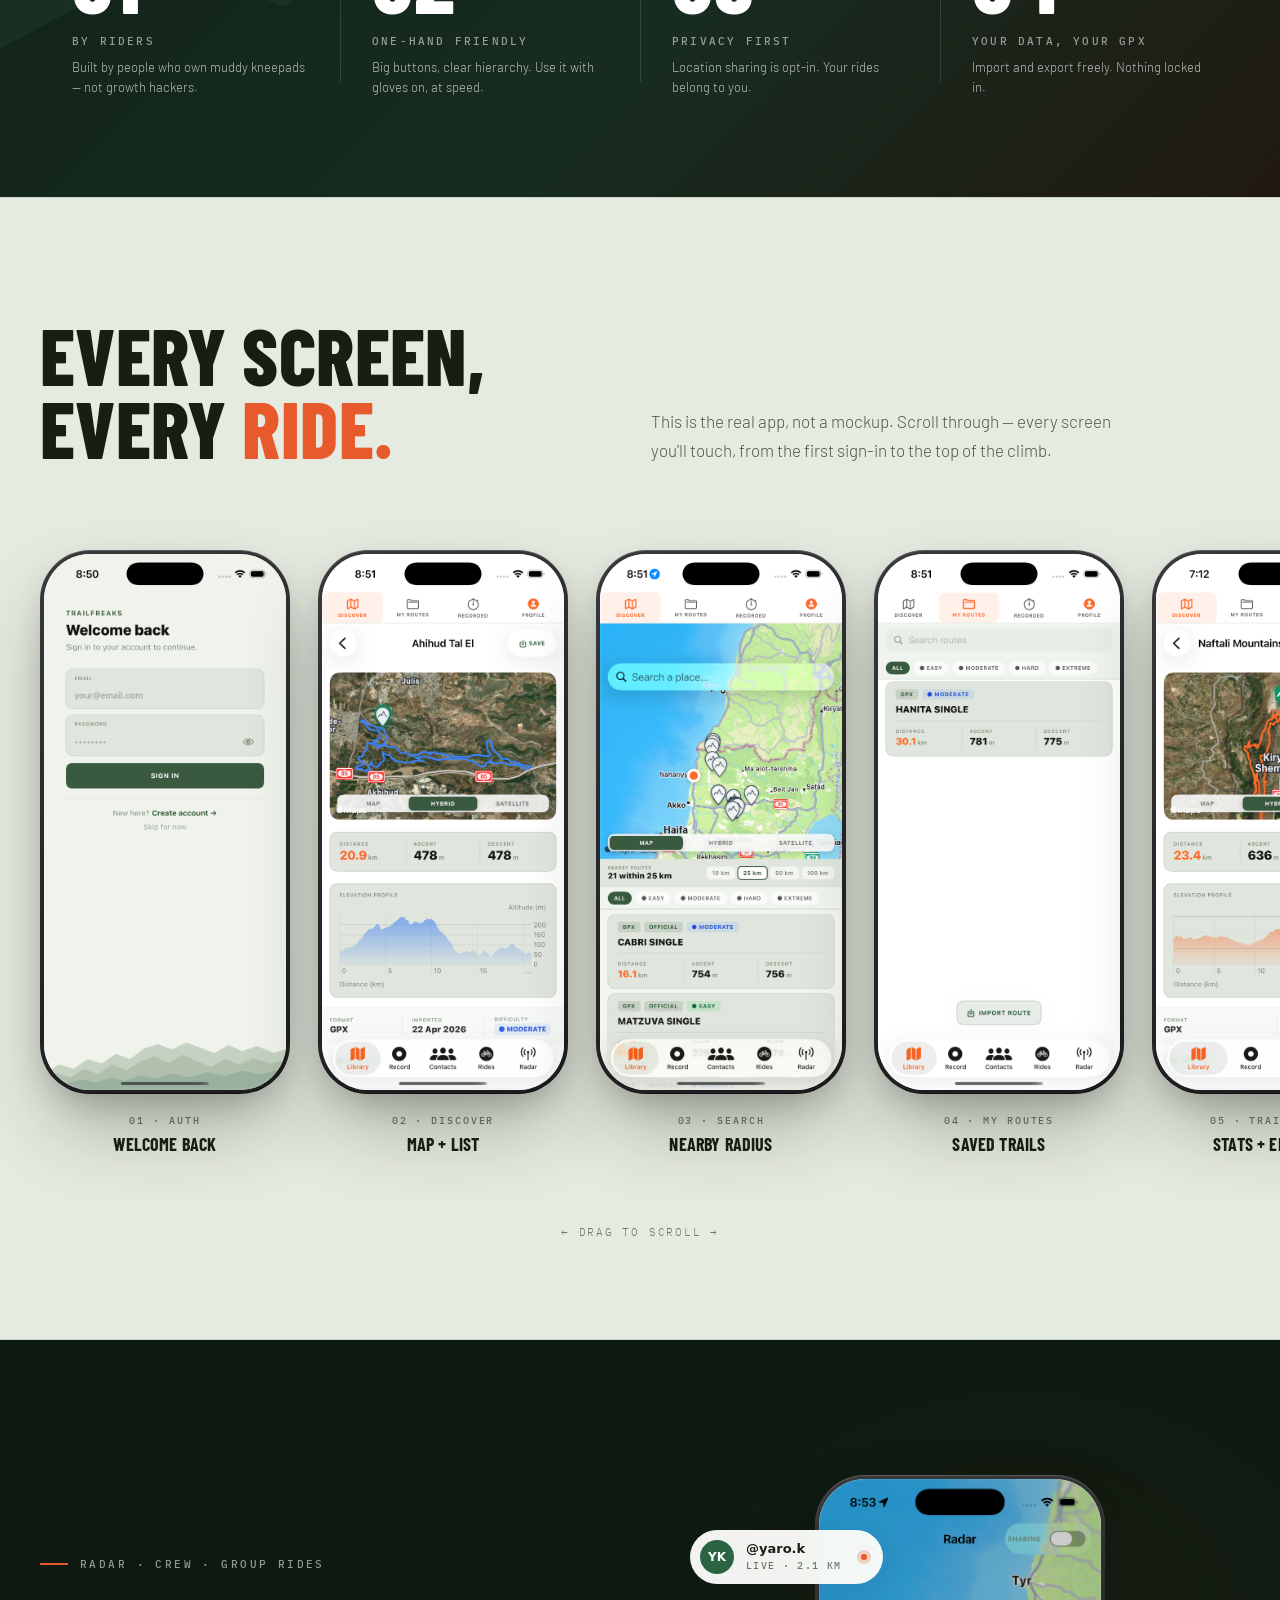
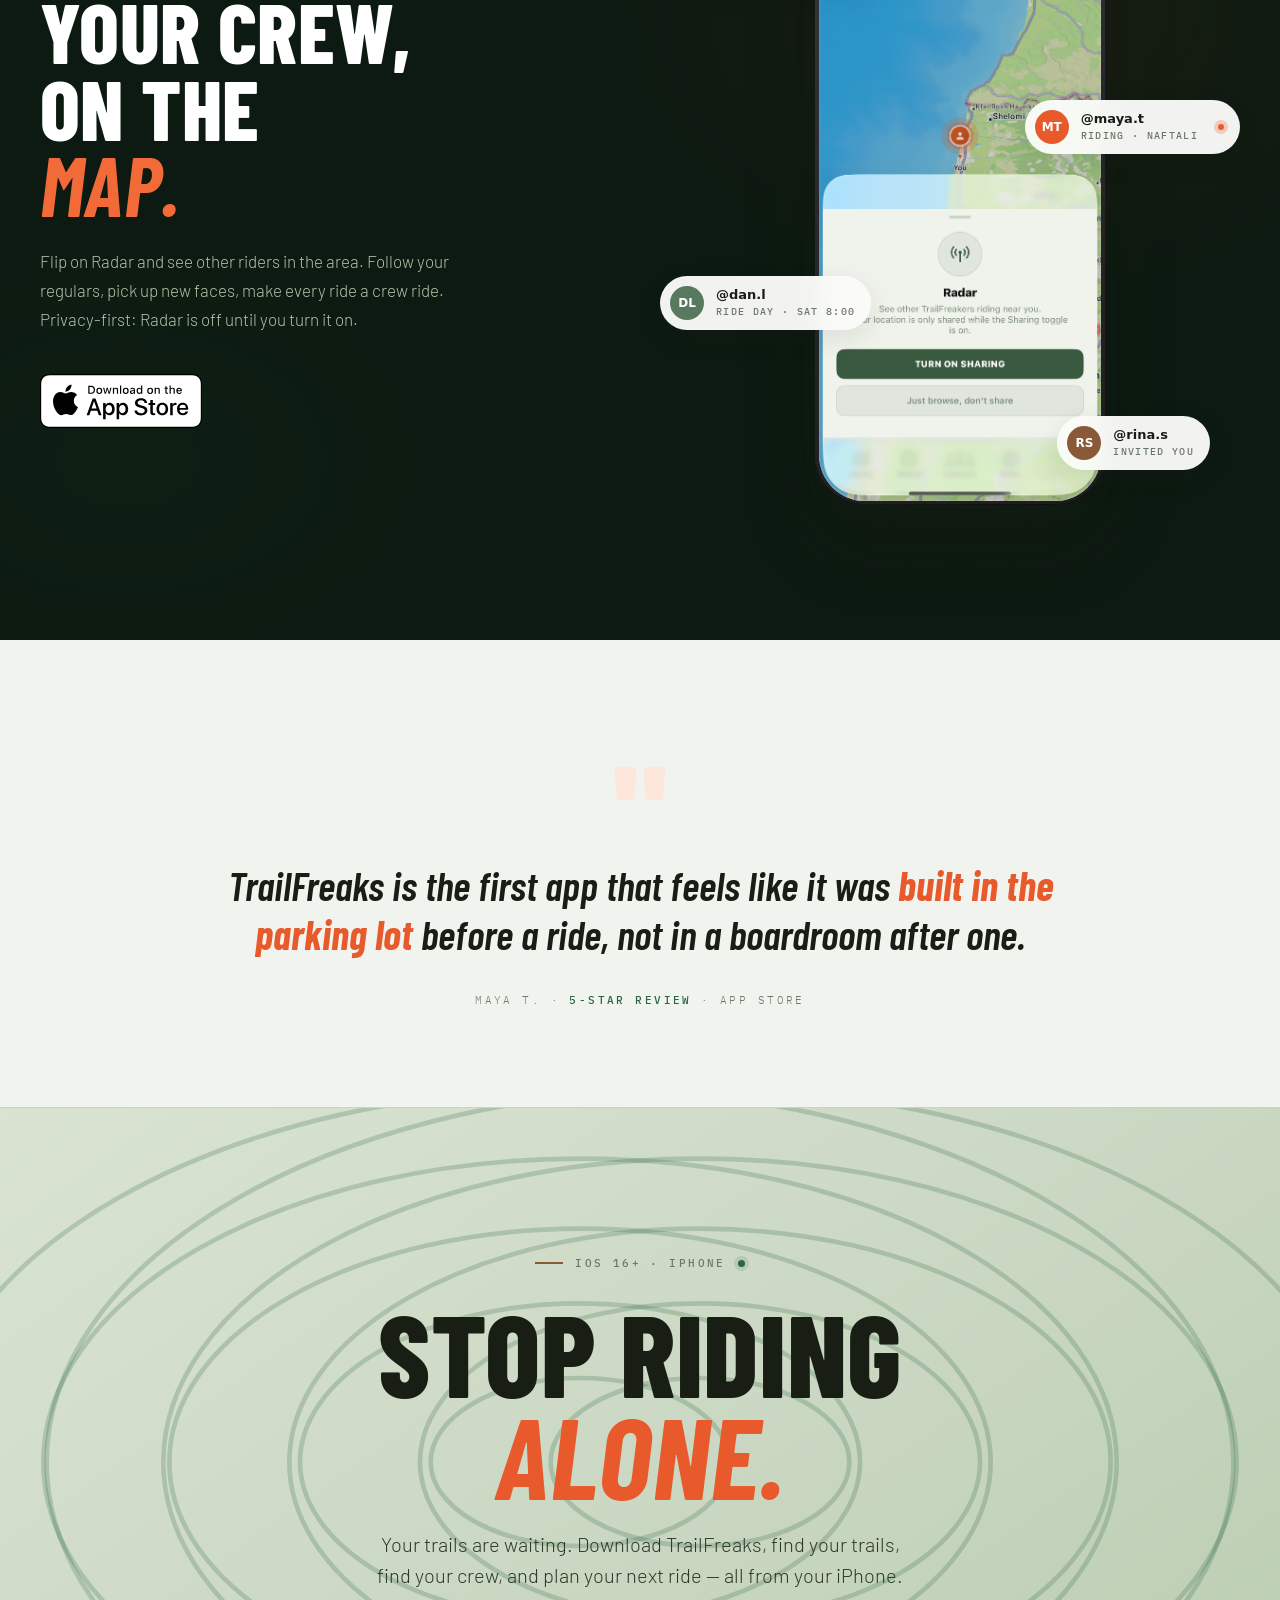
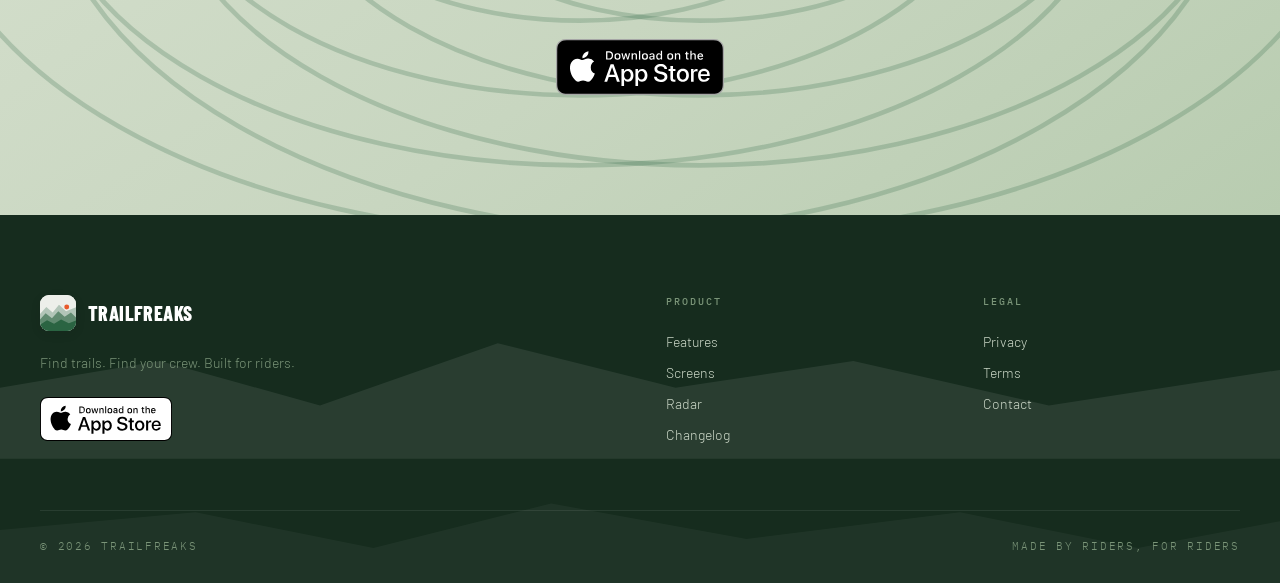
==== commit 04729ebf: "Link all App Store buttons to live App Store listing Co-Authored-By: Claude Sonnet 4.6 <noreply@anth" ====
--- a/index.html
+++ b/index.html
@@ -421,7 +421,7 @@
       <h1>Find your<br><em>trail.</em></h1>
       <p class="hero-sub">TrailFreaks is the iOS app for mountain bikers who want more than a map — discover trails, connect with riders nearby, and plan group rides together.</p>
       <div class="hero-cta">
-        <a href="#download" class="btn-store">
+        <a href="https://apps.apple.com/il/app/trailfreaks/id6762764040" class="btn-store" target="_blank" rel="noopener">
           <img src="assets/app-store-black.svg" alt="Download on the App Store">
         </a>
         <div class="hero-cta-note">
@@ -661,7 +661,7 @@
         </div>
         <h2>Your crew,<br>on the<br><em>map.</em></h2>
         <p>Flip on Radar and see other riders in the area. Follow your regulars, pick up new faces, make every ride a crew ride. Privacy-first: Radar is off until you turn it on.</p>
-        <a href="#download" class="btn-store" style="display:inline-block"><img src="assets/app-store-white.svg" alt="App Store" style="height:54px"></a>
+        <a href="https://apps.apple.com/il/app/trailfreaks/id6762764040" class="btn-store" style="display:inline-block" target="_blank" rel="noopener"><img src="assets/app-store-white.svg" alt="App Store" style="height:54px"></a>
       </div>
       <div class="crew-visual">
         <div class="radar-ring"></div>
@@ -699,7 +699,7 @@
     <h2>Stop riding<br><em>alone.</em></h2>
     <p>Your trails are waiting. Download TrailFreaks, find your trails, find your crew, and plan your next ride — all from your iPhone.</p>
     <div class="download-cta">
-      <a href="#" class="btn-store"><img src="assets/app-store-black.svg" alt="Download on the App Store"></a>
+      <a href="https://apps.apple.com/il/app/trailfreaks/id6762764040" class="btn-store" target="_blank" rel="noopener"><img src="assets/app-store-black.svg" alt="Download on the App Store"></a>
     </div>
   </div>
 </section>
@@ -720,7 +720,7 @@
           <span class="brand-word">TrailFreaks</span>
         </a>
         <p>Find trails. Find your crew. Built for riders.</p>
-        <a href="#download" class="foot-badge"><img src="assets/app-store-white.svg" alt="App Store"></a>
+        <a href="https://apps.apple.com/il/app/trailfreaks/id6762764040" class="foot-badge" target="_blank" rel="noopener"><img src="assets/app-store-white.svg" alt="App Store"></a>
       </div>
       <div class="foot-col">
         <h4>Product</h4>
@@ -731,9 +731,9 @@
       </div>
       <div class="foot-col">
         <h4>Legal</h4>
-        <a href="#">Privacy</a>
+        <a href="privacy.html">Privacy</a>
         <a href="#">Terms</a>
-        <a href="#">Contact</a>
+        <a href="mailto:yaroslavkristein@gmail.com">Contact</a>
       </div>
     </div>
     <div class="foot-bottom">
